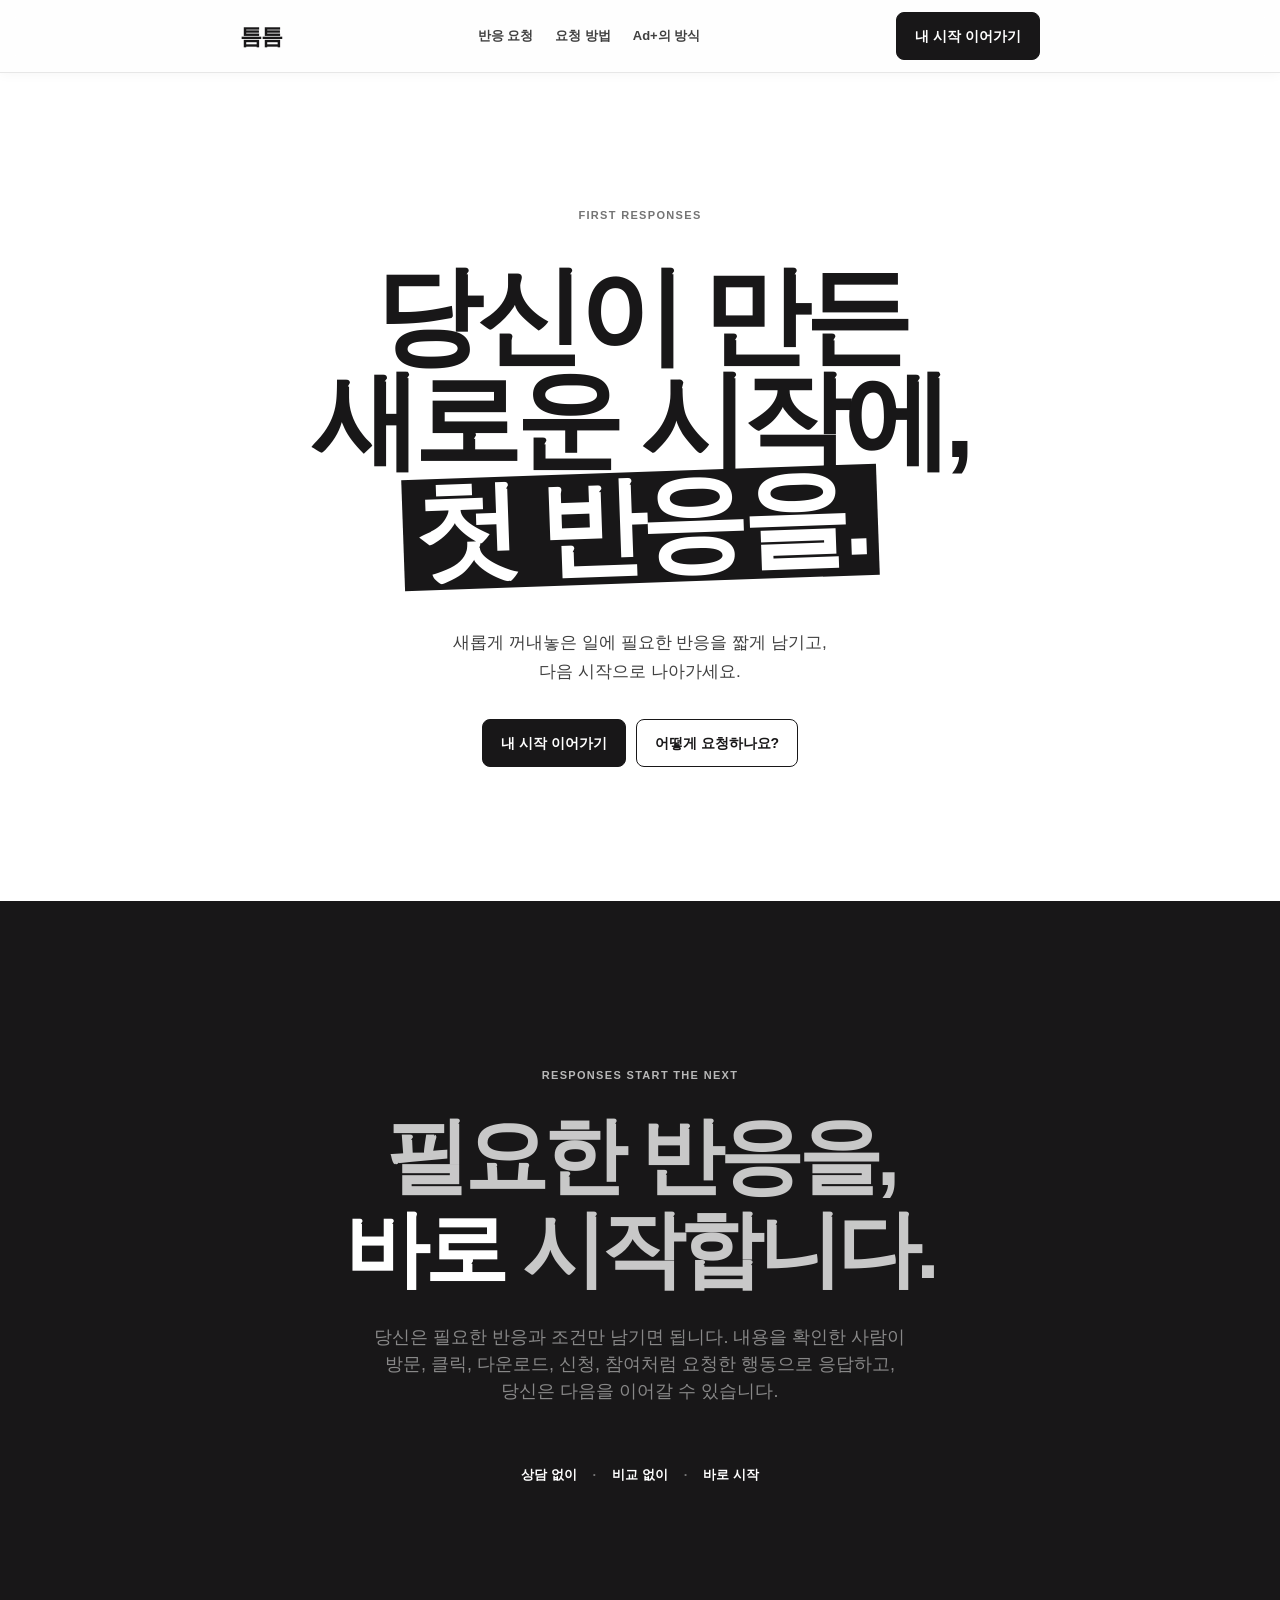
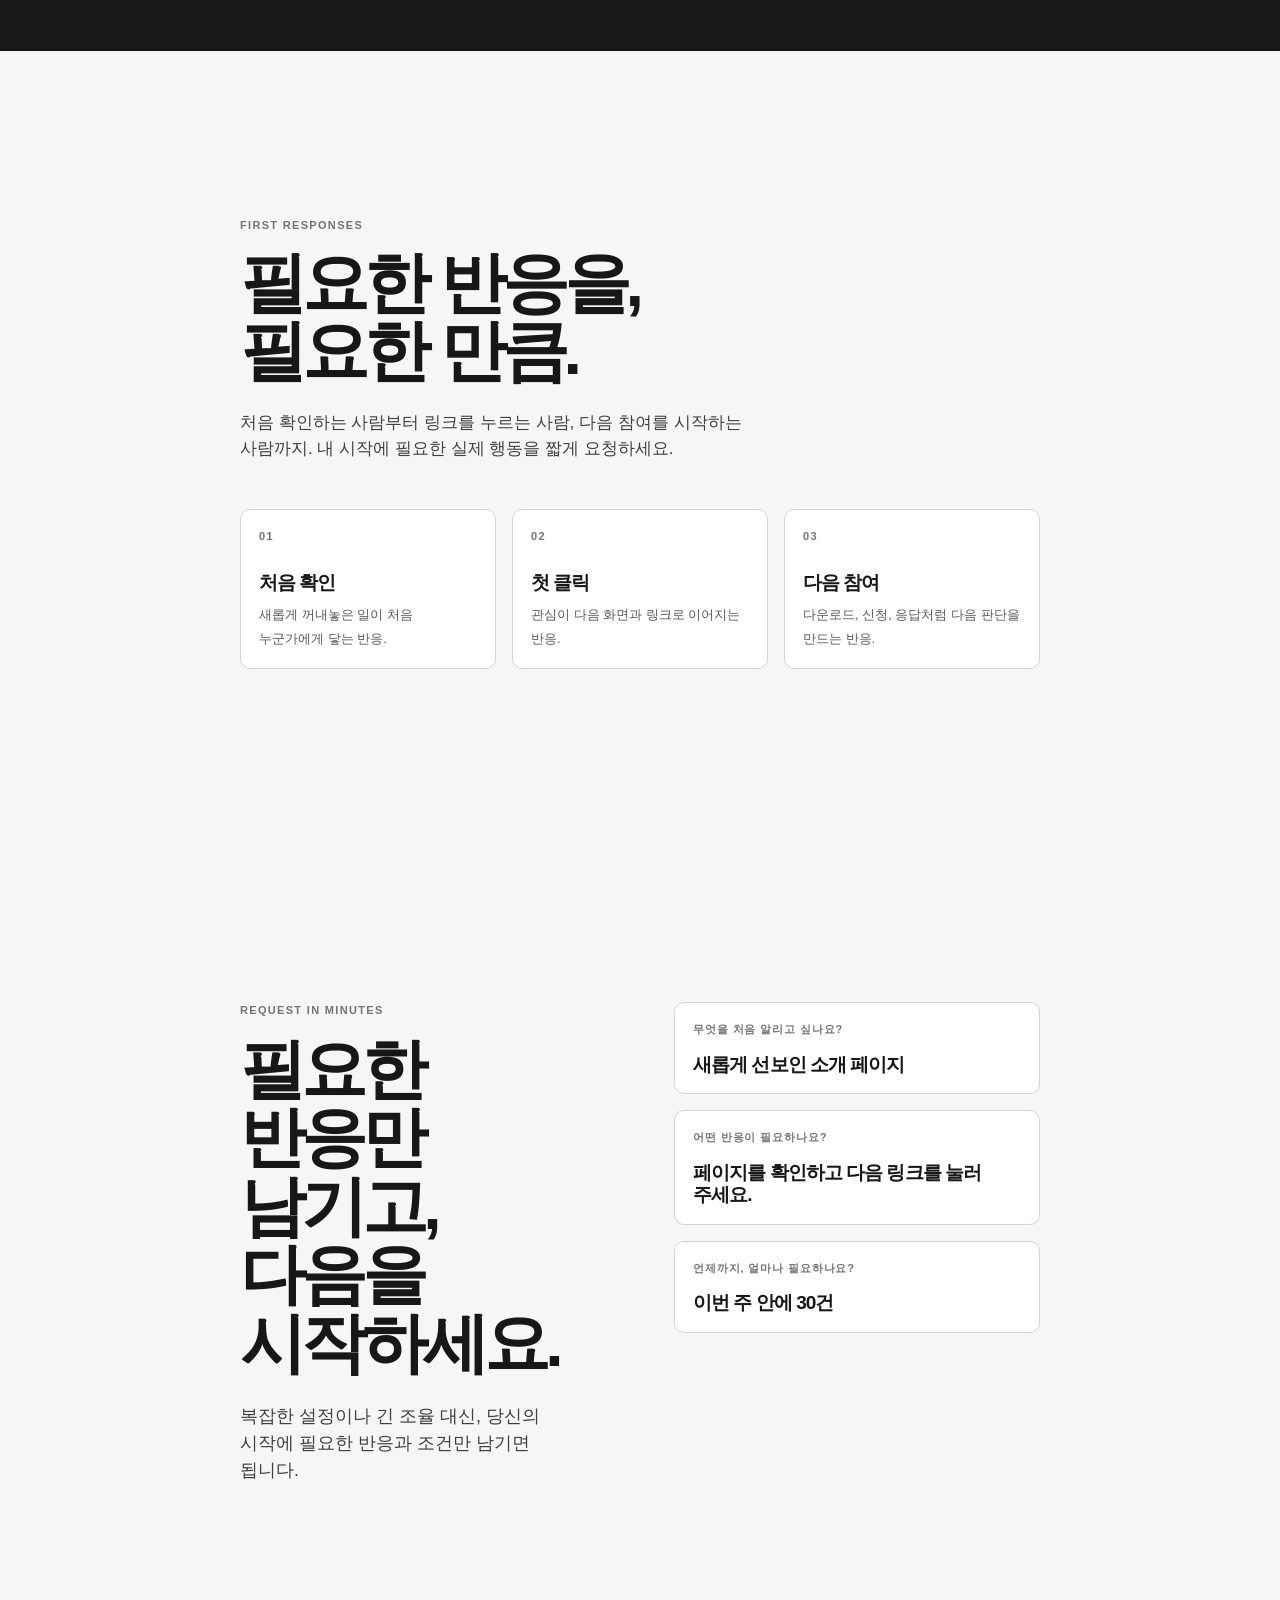
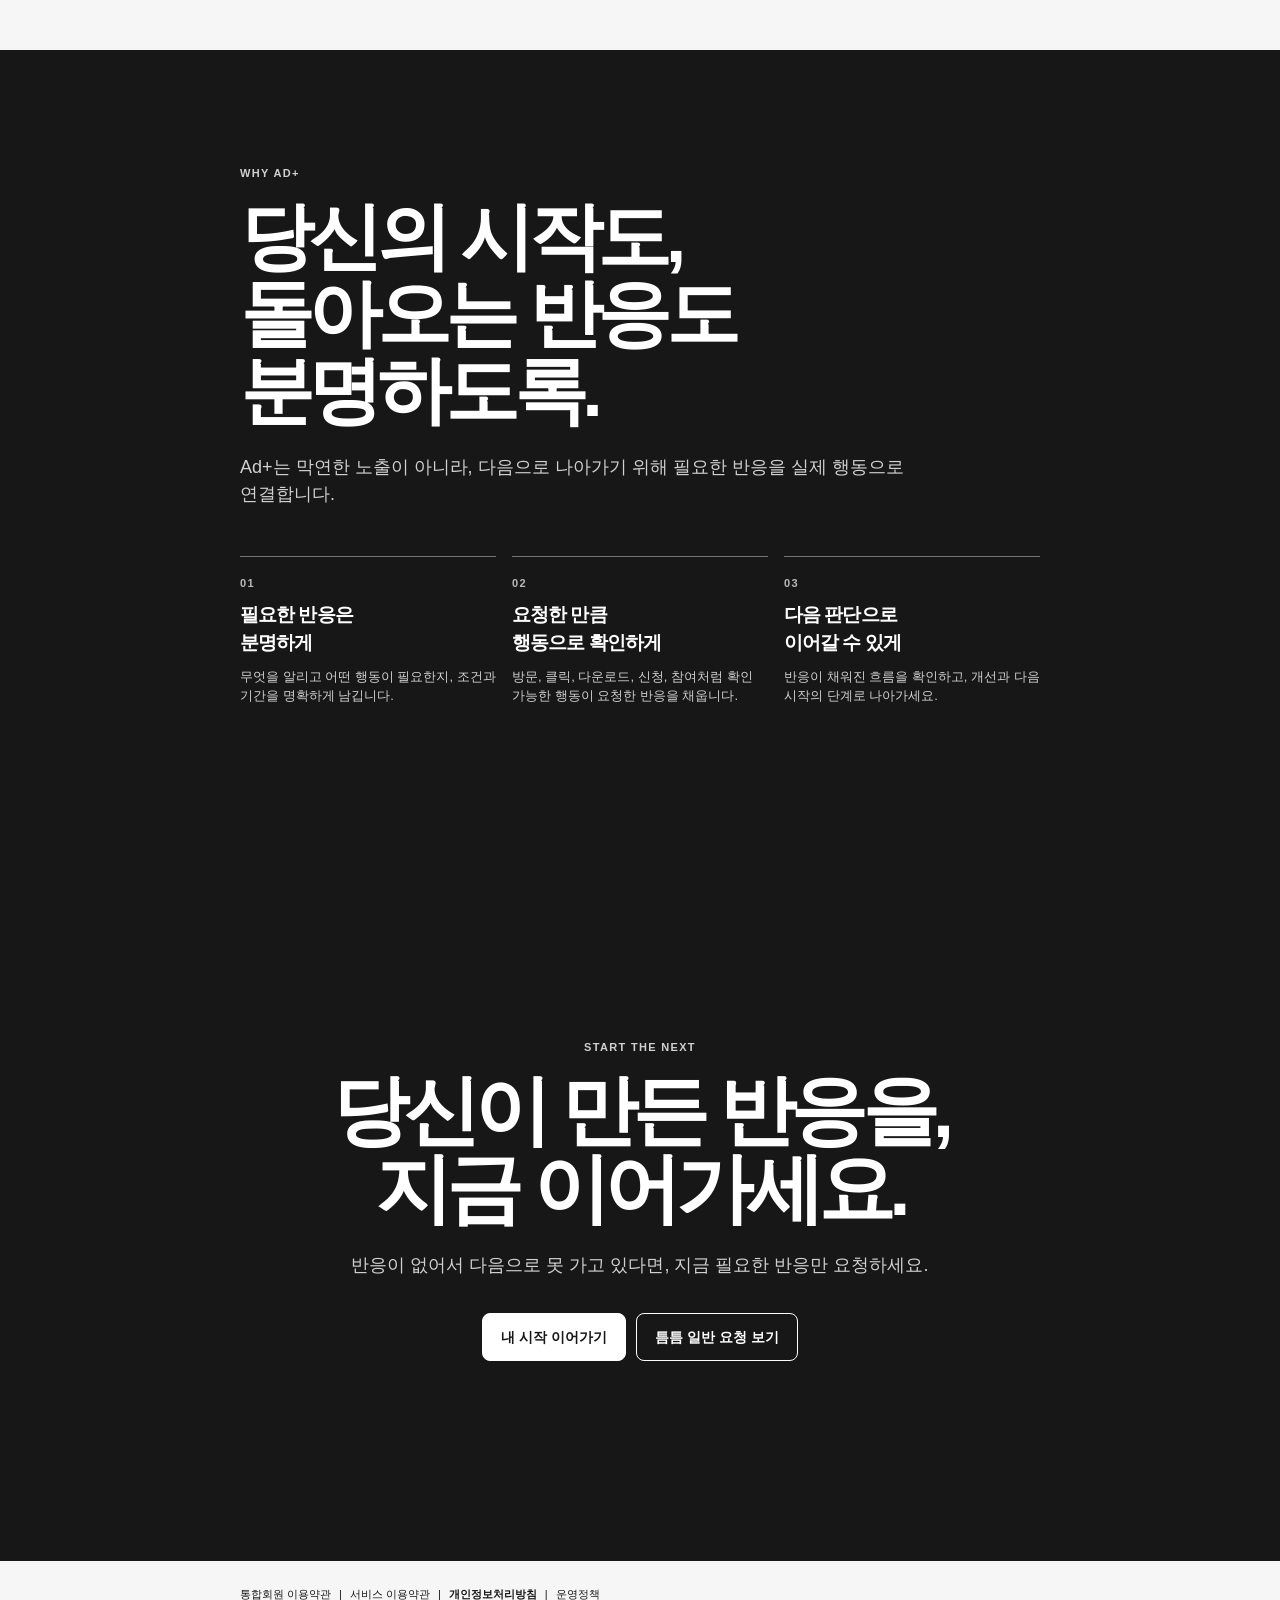
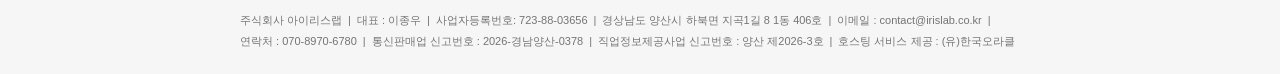
==== ad.html @ 28448483 "일부문구수정" ====
<!doctype html>
<html lang="ko">
<head>
  <meta charset="UTF-8" />
  <meta name="viewport" content="width=device-width, initial-scale=1.0" />
  <meta name="description" content="새로운 시작에 필요한 첫 반응을 실제 참여로 연결하는 틈틈 Ad+" />
  <title>Ad+ · 틈틈</title>
  <link rel="stylesheet" href="./styles.css" />
</head>
<body class="home-page ad-page">
  <header class="site-header">
    <div class="container header-inner">
      <a class="brand" href="./index.html" aria-label="틈틈 처음으로">틈틈</a>
      <nav class="nav" aria-label="페이지 탐색"><a href="#responses">반응 요청</a><a href="#how">요청 방법</a><a href="#why">Ad+의 방식</a></nav>
      <a class="button primary" href="#responses">내 시작 이어가기</a>
    </div>
  </header>

  <main id="top">
    <section class="hero" aria-labelledby="hero-title">
      <div class="hero-grid">
        <div class="hero-copy">
          <p class="eyebrow">First responses</p>
          <h1 id="hero-title"><span>당신이 만든</span><span>새로운 시작에,</span><span><mark>첫 반응을.</mark></span></h1>
          <p class="lead">새롭게 꺼내놓은 일에 필요한 반응을 짧게 남기고,<br />다음 시작으로 나아가세요.</p>
          <div class="button-row"><a class="button primary" href="#responses">내 시작 이어가기</a><a class="button" href="#how">어떻게 요청하나요?</a></div>
        </div>
      </div>
    </section>

    <section class="section statement">
      <div class="container">
        <p class="section-label">Responses start the next</p>
        <h2>필요한 반응을,<br /><mark class="statement-heading-emphasis">바로</mark> 시작합니다.</h2>
        <p>당신은 필요한 반응과 조건만 남기면 됩니다. 내용을 확인한 사람이 방문, 클릭, 다운로드, 신청, 참여처럼 요청한 행동으로 응답하고, 당신은 다음을 이어갈 수 있습니다.</p>
        <div class="micro-promises"><span>상담 없이</span><span>비교 없이</span><span>바로 시작</span></div>
      </div>
    </section>

    <section class="section" id="responses">
      <div class="container service-catalog">
        <p class="section-label">First responses</p><h2>필요한 반응을,<br />필요한 만큼.</h2><p>처음 확인하는 사람부터 링크를 누르는 사람, 다음 참여를 시작하는 사람까지. 내 시작에 필요한 실제 행동을 짧게 요청하세요.</p><div class="examples"><article class="example content-card"><p class="number">01</p><strong>처음 확인</strong><span>새롭게 꺼내놓은 일이 처음 누군가에게 닿는 반응.</span></article><article class="example content-card"><p class="number">02</p><strong>첫 클릭</strong><span>관심이 다음 화면과 링크로 이어지는 반응.</span></article><article class="example content-card"><p class="number">03</p><strong>다음 참여</strong><span>다운로드, 신청, 응답처럼 다음 판단을 만드는 반응.</span></article></div>
      </div>
    </section>

    <section class="section" id="how">
      <div class="container flow-layout">
        <div class="flow-intro"><p class="section-label">Request in minutes</p><h2>필요한 반응만<br />남기고, 다음을<br />시작하세요.</h2><p class="section-description">복잡한 설정이나 긴 조율 대신, 당신의 시작에 필요한 반응과 조건만 남기면 됩니다.</p></div>
        <div class="request-cards">
          <article class="request-card content-card"><div class="request-card-heading"><span>무엇을 처음 알리고 싶나요?</span></div><strong>새롭게 선보인 소개 페이지</strong></article>
          <article class="request-card content-card"><div class="request-card-heading"><span>어떤 반응이 필요하나요?</span></div><strong>페이지를 확인하고 다음 링크를 눌러 주세요.</strong></article>
          <article class="request-card content-card"><div class="request-card-heading"><span>언제까지, 얼마나 필요하나요?</span></div><strong>이번 주 안에 30건</strong></article>
        </div>
      </div>
    </section>

    <section class="section why" id="why">
      <div class="container"><p class="section-label">Why Ad+</p><h2 class="section-title">당신의 시작도,<br />돌아오는 반응도<br />분명하도록.</h2><p class="section-description">Ad+는 막연한 노출이 아니라, 다음으로 나아가기 위해 필요한 반응을 실제 행동으로 연결합니다.</p><ul class="principles"><li><strong>필요한 반응은<br />분명하게</strong><span>무엇을 알리고 어떤 행동이 필요한지, 조건과 기간을 명확하게 남깁니다.</span></li><li><strong>요청한 만큼<br />행동으로 확인하게</strong><span>방문, 클릭, 다운로드, 신청, 참여처럼 확인 가능한 행동이 요청한 반응을 채웁니다.</span></li><li><strong>다음 판단으로<br />이어갈 수 있게</strong><span>반응이 채워진 흐름을 확인하고, 개선과 다음 시작의 단계로 나아가세요.</span></li></ul></div>
    </section>


    <section class="section cta" id="start"><div class="container"><p class="section-label">Start the next</p><h2>당신이 만든 반응을,<br />지금 이어가세요.</h2><p class="section-description">반응이 없어서 다음으로 못 가고 있다면, 지금 필요한 반응만 요청하세요.</p><div class="button-row"><a class="button primary" href="#responses">내 시작 이어가기</a><a class="button" href="./index.html">틈틈 일반 요청 보기</a></div></div></section>
  </main>
  <footer><div class="container"><div class="footer-policy"><span>통합회원 이용약관</span><i aria-hidden="true">|</i><span>서비스 이용약관</span><i aria-hidden="true">|</i><strong>개인정보처리방침</strong><i aria-hidden="true">|</i><span>운영정책</span></div><div class="footer-info"><span>주식회사 아이리스랩</span><span>대표 : 이종우</span><span>사업자등록번호: 723-88-03656</span><span>경상남도 양산시 하북면 지곡1길 8 1동 406호</span><span>이메일 : contact@irislab.co.kr</span><span>연락처 : 070-8970-6780</span><span>통신판매업 신고번호 : 2026-경남양산-0378</span><span>직업정보제공사업 신고번호 : 양산 제2026-3호</span><span>호스팅 서비스 제공 : (유)한국오라클</span></div></div></footer>
  <script src="./scripts.js"></script>
</body>
</html>
---- styles.css ----
@font-face { font-family: "ONE Mobile Title"; src: url("../ProjectIR_Frontend/assets/fonts/ONE-Mobile-Title.ttf") format("truetype"); font-display: swap; }
@font-face { font-family: "ONE Mobile Body"; src: url("../ProjectIR_Frontend/assets/fonts/ONE-Mobile-Regular.ttf") format("truetype"); font-display: swap; }

:root { --black: #111; --white: #fff; --gray: #686868; --soft: #f1f1ef; --line: #111; --ink: #181718; --canvas: #ffffff; --muted: #747474; --surface: #f6f6f6; --outline: #e5e5e5; --outline-strong: #d4d4d4; --max-width: 800px; --radius-button: 8px; --radius-card: 10px; }
* { box-sizing: border-box; }
html { scroll-behavior: smooth; }
body { margin: 0; color: var(--ink); background: var(--surface); font-family: "ONE Mobile Body", -apple-system, BlinkMacSystemFont, "Apple SD Gothic Neo", "Noto Sans KR", sans-serif; line-height: 1.5; word-break: keep-all; }
a { color: inherit; text-decoration: none; }
.container { width: min(calc(100% - 48px), var(--max-width)); margin: 0 auto; }
.site-header { position: sticky; top: 0; z-index: 10; border-bottom: 1px solid rgba(229, 229, 229, .92); background: rgba(255, 255, 255, .88); box-shadow: 0 1px 12px rgba(24, 23, 24, .04); backdrop-filter: blur(10px); }
.header-inner { display: flex; min-height: 72px; align-items: center; justify-content: space-between; gap: 20px; }
.brand { font-family: "ONE Mobile Title", "ONE Mobile Body", -apple-system, BlinkMacSystemFont, "Apple SD Gothic Neo", sans-serif; font-size: 22px; font-weight: 800; letter-spacing: -.055em; }
.nav { display: flex; align-items: center; gap: 22px; color: #404040; font-size: 13px; font-weight: 600; }
.nav a { padding: 10px 0; }
.nav a:hover { color: var(--ink); text-decoration: none; }
.button { display: inline-flex; min-height: 48px; align-items: center; justify-content: center; padding: 0 18px; border: 1px solid var(--ink); border-radius: var(--radius-button); background: var(--white); font-size: 14px; font-weight: 600; transition: .2s ease; }
.button:hover, .button:focus-visible { color: var(--white); background: var(--ink); }
.button.primary { color: var(--white); background: var(--ink); }
.button.primary:hover, .button.primary:focus-visible { color: var(--ink); background: var(--white); }
.button:focus-visible, .text-link:focus-visible, .nav a:focus-visible, .back-link:focus-visible { outline: 2px solid var(--ink); outline-offset: 4px; }
.eyebrow, .section-label, .number { margin: 0; color: var(--muted); font-size: 11px; font-weight: 700; letter-spacing: .12em; text-transform: uppercase; }
h1, h2, h3, .placeholder-copy strong { font-family: "ONE Mobile Body", -apple-system, BlinkMacSystemFont, "Apple SD Gothic Neo", sans-serif; letter-spacing: -.055em; }
h1 { font-weight: 700; }
h2, h3, .placeholder-copy strong { font-weight: 600; }
.hero { min-height: calc(100svh - 72px); border-bottom: 0; }
.hero-copy { display: flex; flex-direction: column; justify-content: center; background: var(--canvas); }
h1 { max-width: 720px; margin: 18px 0 0; font-size: clamp(54px, 7.2vw, 104px); line-height: .96; }
.lead { max-width: 520px; margin: 32px 0 0; color: #404040; font-size: clamp(17px, 1.5vw, 21px); line-height: 1.55; }
.button-row { display: flex; flex-wrap: wrap; gap: 10px; margin-top: 34px; }
.hero-visual, .visual-placeholder { position: relative; overflow: hidden; color: var(--white); border-radius: var(--radius-card); background: var(--ink); }
.hero-visual::before, .visual-placeholder::before { position: absolute; inset: 11%; border: 1px solid rgba(255, 255, 255, .4); content: ""; }
.hero-visual::after { position: absolute; right: -8%; bottom: -7%; width: 72%; aspect-ratio: 1; border: 1px solid rgba(255, 255, 255, .28); border-radius: 50%; content: ""; }
.placeholder-copy { position: relative; z-index: 1; display: flex; height: 100%; min-height: 420px; flex-direction: column; justify-content: space-between; padding: 30px; }
.placeholder-copy strong { max-width: 280px; font-size: clamp(25px, 3vw, 43px); line-height: 1; }
.placeholder-copy span { max-width: 270px; color: #d4d4d4; font-size: 12px; line-height: 1.5; }
.section { padding: clamp(96px, 13vw, 180px) 0; border-bottom: 0; }
.statement { display: grid; min-height: 60svh; place-items: center; color: var(--white); background: var(--ink); text-align: center; }
.situation, .example, .request-card, .ad-entry-copy, .action { background: var(--canvas); }
.statement .section-label { color: #b8b8b8; }
.statement h2 { max-width: 1020px; margin: 26px 0 28px; color: #c8c8c8; font-size: clamp(45px, 6.6vw, 92px); line-height: 1.1; letter-spacing: -.06em; }
.statement > .container > p:not(.section-label) { max-width: 560px; margin: 0 auto; color: #888888; font-size: 18px; }
.statement-heading-emphasis { color: var(--white); background: none; font-weight: 700; }
.micro-promises { display: flex; align-items: center; justify-content: center; margin: 60px auto 0; }
.micro-promises span { padding: 0; font-size: 13px; font-weight: 700; }
.micro-promises span + span::before { margin: 0 16px; color: #747474; content: "·"; }
.section-title { max-width: 850px; margin: 16px 0 0; font-size: clamp(40px, 5.8vw, 76px); line-height: 1.04; letter-spacing: -.075em; }
.section-description { max-width: 680px; margin: 25px 0 0; color: #404040; font-size: 18px; }
#situations { text-align: center; }
#situations .section-description { margin-inline: auto; }
.situation-grid { display: grid; grid-template-columns: repeat(2, 1fr); gap: 16px; margin-top: 56px; text-align: left; }
.examples { display: grid; grid-template-columns: repeat(2, 1fr); gap: 1px; overflow: hidden; border: 1px solid var(--outline-strong); border-radius: var(--radius-card); background: var(--outline-strong); }
.situation { overflow: hidden; border: 1px solid var(--outline-strong); border-radius: var(--radius-card); }
.situation-content { padding: 34px; }
.situation .section-label { font-size: 10px; }
.situation h3 { margin: 26px 0 12px; font-size: clamp(25px, 2.4vw, 34px); line-height: 1; }
.situation p { max-width: 420px; margin: 0; color: #404040; font-size: 14px; }
.text-link { display: inline-block; margin-top: 28px; padding-bottom: 4px; border-bottom: 1px solid var(--ink); font-size: 14px; font-weight: 700; transition: color .2s ease, border-color .2s ease; }
.text-link:hover { color: var(--muted); border-bottom-color: var(--muted); }
#remote { padding-bottom: clamp(48px, 6vw, 80px); background: var(--canvas); }
.service-catalog h2 { max-width: 560px; margin: 16px 0 0; font-size: clamp(42px, 5.2vw, 68px); line-height: 1.02; letter-spacing: -.075em; }
.service-catalog > p:not(.section-label) { max-width: 510px; margin: 25px 0 0; color: #404040; font-size: 17px; }
.service-catalog .examples { display: grid; grid-template-columns: repeat(3, 1fr); gap: 16px; margin-top: 48px; overflow: visible; border: 0; border-radius: 0; background: transparent; }
.content-card { padding: 18px; border: 1px solid var(--outline-strong); border-radius: var(--radius-card); background: var(--canvas); }
.example { min-height: 142px; }
.example strong { display: block; margin: 24px 0 5px; font-size: 19px; letter-spacing: -.05em; }
.example span, .flow-item p { color: #595959; font-size: 13px; }
#transfer { padding-top: clamp(48px, 6vw, 80px); text-align: left; background: var(--canvas); }
#transfer .service-catalog h2, #transfer .service-catalog > p:not(.section-label) { margin-left: 0; }
#transfer .service-catalog .examples { text-align: left; }
.flow-layout { display: grid; grid-template-columns: .85fr 1.15fr; gap: 9vw; align-items: start; }
.flow-intro { position: sticky; top: 110px; }
.flow-intro h2 { margin: 16px 0 0; font-size: clamp(42px, 5.2vw, 66px); line-height: 1.04; letter-spacing: -.075em; }
.request-cards { display: grid; gap: 16px; }
.request-card { display: flex; flex-direction: column; gap: 16px; }
.request-card-heading { display: flex; align-items: baseline; gap: 18px; }
.request-card .number { margin: 0; }
.request-card-heading span { color: var(--muted); font-size: 11px; font-weight: 800; letter-spacing: .08em; }
.request-card strong { display: block; max-width: 370px; font-size: 19px; font-weight: 600; line-height: 1.15; letter-spacing: -.05em; }
.why, .cta { color: var(--white); background: var(--ink); }
.why { padding-block: clamp(80px, 9vw, 120px); }
.why .section-label, .why .section-description, .cta .section-label, .cta .section-description { color: #d0d0d0; }
.why .section-title { max-width: 980px; }
.principles { margin: 60px 0 0; padding: 0; border-top: 1px solid #747474; list-style: none; }
.principles li { display: grid; grid-template-columns: 1fr 1fr; gap: 40px; padding: 26px 0; border-bottom: 1px solid #747474; }
.why .principles { display: grid; grid-template-columns: repeat(3, 1fr); gap: 16px; margin-top: 48px; border-top: 0; counter-reset: principle; }
.why .principles li { display: flex; flex-direction: column; gap: 9px; padding-block: 18px; border-top: 1px solid #747474; border-bottom: 0; }
.why .principles li::before { color: #b8b8b8; font-size: 11px; font-weight: 700; letter-spacing: .12em; content: counter(principle, decimal-leading-zero); counter-increment: principle; }
.why .principles strong { font-size: 19px; }
.why .principles span { font-size: 13px; }
.principles strong { font-size: 21px; letter-spacing: -.05em; }
.principles span { color: #d0d0d0; }
#ad-plus { padding-block: clamp(48px, 6.5vw, 90px); }
.ad-entry { display: grid; grid-template-columns: 1.35fr .65fr; overflow: hidden; border: 1px solid var(--outline-strong); border-radius: var(--radius-card); background: var(--outline-strong); }
.ad-entry-copy { display: flex; flex-direction: column; justify-content: center; padding: clamp(20px, 2.5vw, 35px); background: var(--canvas); }
.ad-entry h2 { margin: 18px 0 0; font-size: clamp(40px, 5vw, 66px); line-height: 1.03; letter-spacing: -.075em; }
.ad-entry-copy > p:not(.section-label) { max-width: 420px; margin: 24px 0 0; color: #404040; font-size: 17px; }
.ad-entry .text-link { margin-top: 34px; border-bottom: 0; }
.ad-signature { display: flex; min-height: 340px; align-items: center; justify-content: center; padding: clamp(18px, 2vw, 28px); color: var(--white); background: var(--ink); }
.ad-signature strong { font-family: "ONE Mobile Body", -apple-system, BlinkMacSystemFont, "Apple SD Gothic Neo", sans-serif; font-size: clamp(72px, 10vw, 132px); font-weight: 600; line-height: .8; letter-spacing: -.1em; }
.cta { padding-block: clamp(120px, 16vw, 200px); text-align: center; }
.cta h2 { max-width: 900px; margin: 16px auto 0; font-size: clamp(46px, 6vw, 82px); line-height: 1.01; letter-spacing: -.075em; }
.cta .section-description { margin-inline: auto; }
.cta .button-row { justify-content: center; }
.cta .button { color: var(--white); border-color: var(--white); background: var(--ink); }
.cta .button:hover { color: var(--ink); background: var(--white); }
.cta .primary { color: var(--ink); background: var(--white); }
footer { padding: 25px 0; color: var(--muted); font-size: 11px; }
.footer-policy, .footer-info { display: flex; flex-wrap: wrap; gap: 4px 0; }
.footer-policy { margin-bottom: 10px; color: var(--ink); }
.footer-policy span, .footer-policy strong, .footer-info span { white-space: nowrap; }
.footer-policy i { margin: 0 8px; font-style: normal; }
.footer-info span:not(:last-child)::after { margin: 0 6px; content: "|"; }
[data-reveal] { opacity: 0; transform: translateY(28px); transition: opacity .8s ease-out, transform .8s cubic-bezier(.22, 1, .36, 1); will-change: opacity, transform; }
[data-reveal].is-visible { opacity: 1; transform: translateY(0); }

.home-page .hero { position: relative; overflow: hidden; background: var(--canvas); }
.home-page .hero-grid { display: block; min-height: inherit; }
.home-page .hero-copy { position: relative; z-index: 2; min-height: inherit; align-items: center; justify-content: center; padding: 48px 24px; text-align: center; }
.home-page .hero .eyebrow { margin-bottom: clamp(24px, 4.5vh, 56px); }
.home-page .hero h1 { max-width: 860px; margin: 0; font-size: clamp(60px, 8.4vw, 128px); line-height: .97; letter-spacing: -.06em; }
.home-page .hero h1 span { display: block; animation: hero-line-in .9s cubic-bezier(.22, 1, .36, 1) both; }
.home-page .hero h1 span:nth-child(2) { animation-delay: .1s; }
.home-page .hero h1 span:nth-child(3) { animation-delay: .2s; }
.home-page .hero h1 mark { display: inline-block; padding: .01em .1em .05em; color: var(--canvas); background: var(--ink); transform: rotate(-2deg); }
.home-page .hero .lead { max-width: 430px; margin: clamp(32px, 5vh, 54px) 0 0; font-size: clamp(16px, 1.35vw, 19px); line-height: 1.65; }
.home-page .hero .button-row { justify-content: center; margin-top: 34px; }
@keyframes hero-line-in { from { opacity: 0; transform: translateY(70px); } to { opacity: 1; transform: translateY(0); } }

.header-right { display: flex; align-items: center; gap: 18px; }
.back-link { color: #595959; font-size: 13px; font-weight: 700; text-decoration: none; }
.back-link::before { margin-right: 7px; content: "←"; }
.back-link:hover { color: var(--ink); }
.ad-page .hero { display: grid; grid-template-columns: 1.05fr .95fr; min-height: calc(100svh - 65px); }
.ad-page .hero-copy { display: flex; flex-direction: column; justify-content: center; padding: 12vh 7vw 12vh max(24px, calc((100vw - var(--max-width)) / 2)); }
.ad-page .visual-placeholder::after { position: absolute; right: -12%; bottom: -16%; width: 76%; aspect-ratio: 1; border: 1px solid rgba(255, 255, 255, .28); border-radius: 50%; content: ""; }
.actions { display: grid; grid-template-columns: repeat(2, 1fr); gap: 1px; margin-top: 56px; overflow: hidden; border: 1px solid var(--outline-strong); border-radius: var(--radius-card); background: var(--outline-strong); }
.action { min-height: 270px; padding: 24px; }
.action h3 { margin: 64px 0 8px; font-size: 28px; letter-spacing: -.07em; }
.action p { max-width: 330px; margin: 0; color: #404040; font-size: 15px; }
.principle-layout { display: grid; grid-template-columns: .9fr 1.1fr; gap: 9vw; align-items: center; }
.principle-layout .visual-placeholder { min-height: 590px; }
.ad-page .principles { margin: 0; border-top-color: var(--outline-strong); }
.ad-page .principles li { display: block; padding: 25px 0; border-bottom-color: var(--outline); }
.ad-page .principles strong { display: block; }
.ad-page .principles span { display: block; margin-top: 7px; color: #404040; }

@media (max-width: 760px) {
  .container { width: min(calc(100% - 32px), var(--max-width)); }
  .header-inner { min-height: 64px; }
  .nav, .back-link { display: none; }
  .hero-copy { padding-inline: 16px; }
  .home-page .hero { min-height: calc(100svh - 64px); }
  .home-page .hero-copy { padding: 64px 16px; }
  .home-page .hero h1 { font-size: clamp(54px, 15.2vw, 78px); line-height: .98; letter-spacing: -.055em; }
  .hero-grid, .flow-layout, .ad-entry, .ad-page .hero, .principle-layout { grid-template-columns: 1fr; }
  .ad-page .hero-copy { min-height: 66svh; padding: 70px 16px; }
  .ad-page .hero .visual-placeholder { min-height: 400px; }
  .statement { min-height: 58svh; }
  .ad-page .statement { min-height: 60vh; }
  .micro-promises { display: flex; width: 100%; flex-direction: row; gap: 0; margin-top: 40px; white-space: nowrap; }
  .micro-promises span { display: block; padding: 0; font-size: clamp(10px, 3vw, 13px); }
  .micro-promises span + span::before { display: inline; margin: 0 7px; }
  .situation-grid, .actions, .service-catalog .examples { grid-template-columns: 1fr; }
  #transfer { text-align: left; }
  #transfer .service-catalog h2, #transfer .service-catalog > p:not(.section-label) { margin-left: 0; }
  .service-catalog .example { display: grid; min-height: 0; grid-template-columns: auto 1fr; column-gap: 10px; padding: 12px; }
  .service-catalog .example .number { grid-column: 1; grid-row: 1; margin: 0; }
  .service-catalog .example strong { grid-column: 2; grid-row: 1; margin: 0; }
  .service-catalog .example span { grid-column: 2; grid-row: 2; margin-top: 3px; }
  .principle-layout .visual-placeholder { min-height: 410px; }
  .flow-intro { position: static; }
  .principles li { grid-template-columns: 1fr; gap: 8px; }
  .why .principles { grid-template-columns: 1fr; gap: 0; }
  .ad-signature { display: none; }
}
@media (prefers-reduced-motion: reduce) { html { scroll-behavior: auto; } [data-reveal] { opacity: 1; transform: none; transition: none; } .home-page .hero h1 span { animation: none; } }

.ad-page .hero { display: block; min-height: calc(100svh - 72px); }
.ad-page .hero-copy { min-height: inherit; align-items: center; justify-content: center; padding: 48px 24px; text-align: center; }
.ad-page .hero .eyebrow { margin-bottom: clamp(24px, 4.5vh, 56px); }
.ad-page .hero h1 { max-width: 860px; margin: 0; font-size: clamp(60px, 8.4vw, 128px); line-height: .97; letter-spacing: -.06em; }
.ad-page .hero h1 span { display: block; animation: hero-line-in .9s cubic-bezier(.22, 1, .36, 1) both; }
.ad-page .hero h1 span:nth-child(2) { animation-delay: .1s; }
.ad-page .hero h1 span:nth-child(3) { animation-delay: .2s; }
.ad-page .hero h1 mark { display: inline-block; padding: .01em .1em .05em; color: var(--canvas); background: var(--ink); transform: rotate(-2deg); }
.ad-page .hero .lead { max-width: 430px; margin: clamp(32px, 5vh, 54px) 0 0; font-size: clamp(16px, 1.35vw, 19px); line-height: 1.65; }
.ad-page .hero .button-row { justify-content: center; margin-top: 34px; }
.ad-page .why .principles { display: grid; grid-template-columns: repeat(3, 1fr); gap: 16px; margin-top: 48px; padding: 0; border-top: 0; counter-reset: principle; }
.ad-page .why .principles li { display: flex; flex-direction: column; gap: 9px; padding-block: 18px; border-top: 1px solid #747474; border-bottom: 0; }
.ad-page .why .principles li::before { color: #b8b8b8; font-size: 11px; font-weight: 700; letter-spacing: .12em; content: counter(principle, decimal-leading-zero); counter-increment: principle; }
.ad-page .why .principles strong { font-size: 19px; }
.ad-page .why .principles span { margin-top: 0; color: #d0d0d0; font-size: 13px; }

@media (max-width: 760px) {
  .ad-page .hero { min-height: calc(100svh - 64px); }
  .ad-page .hero-copy { padding: 64px 16px; }
  .ad-page .hero h1 { font-size: clamp(54px, 15.2vw, 78px); line-height: .98; letter-spacing: -.055em; }
  .ad-page .why .principles { grid-template-columns: 1fr; gap: 0; }
}
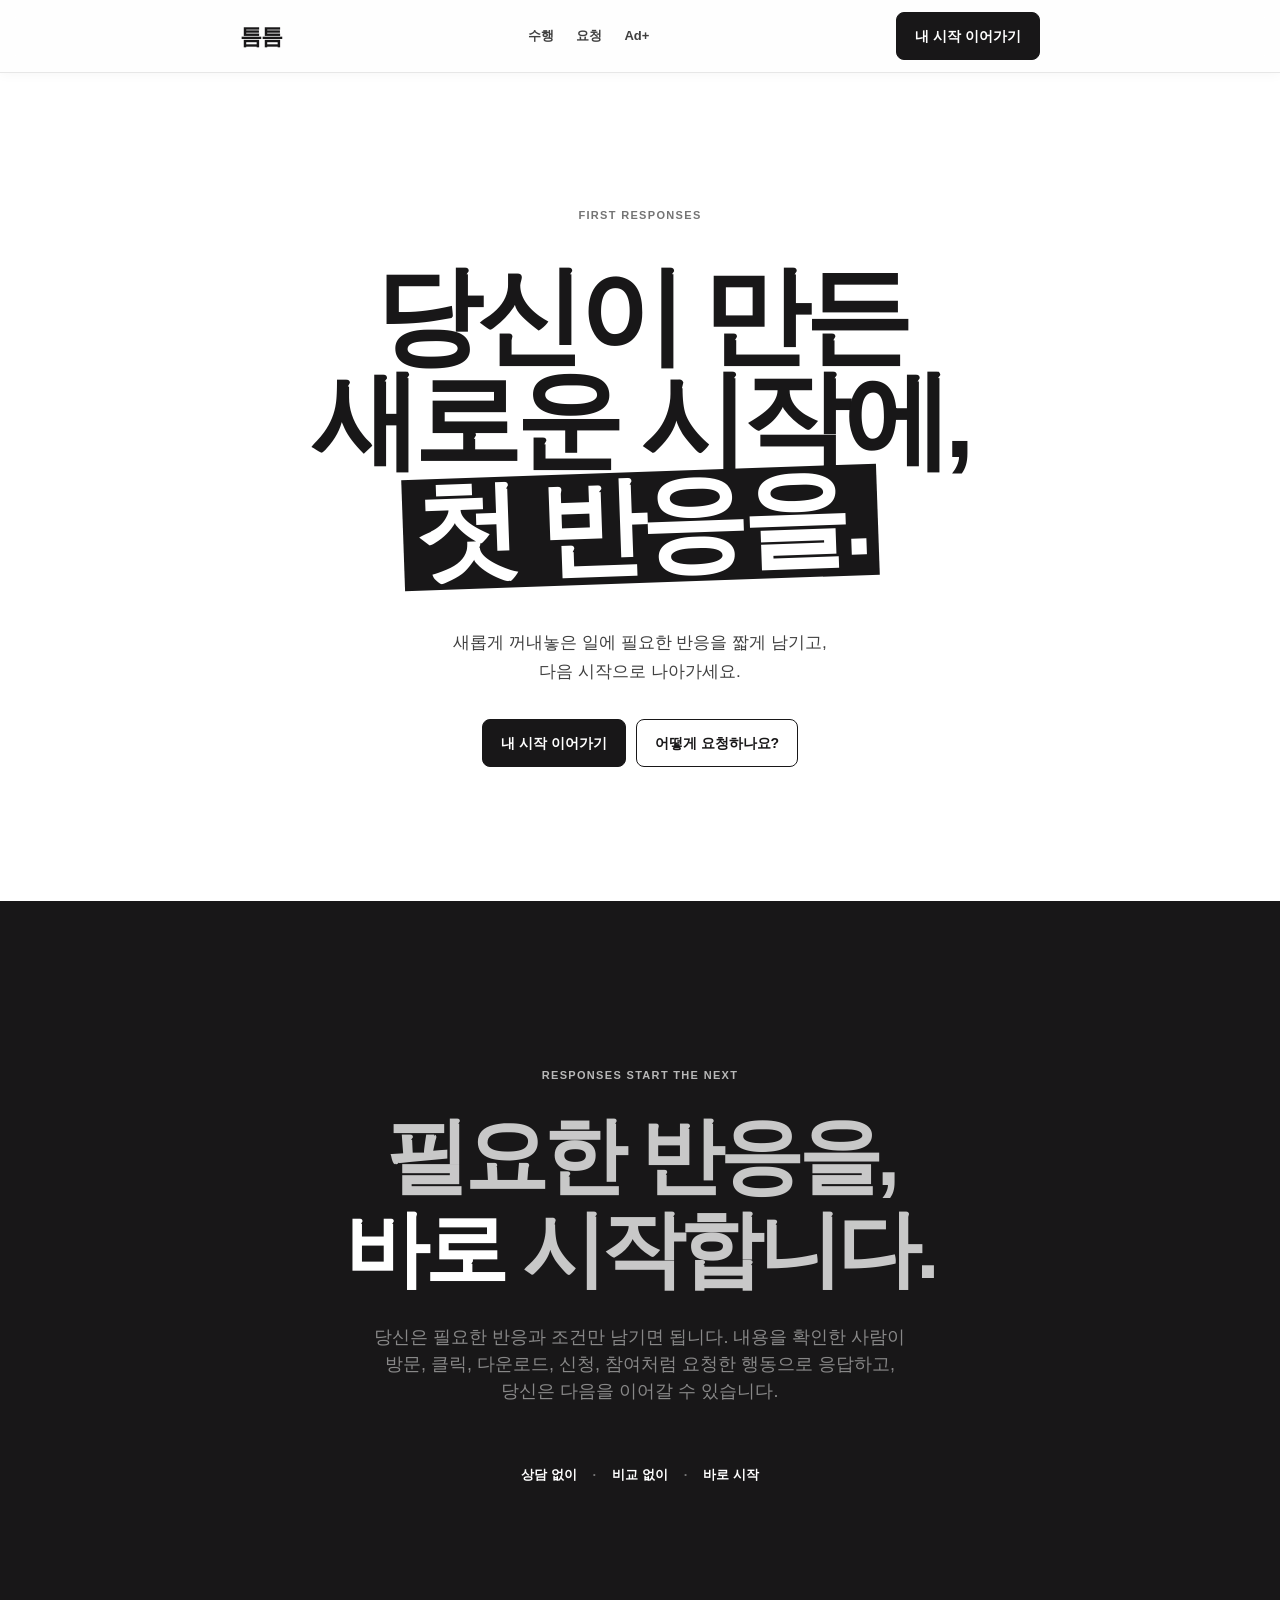
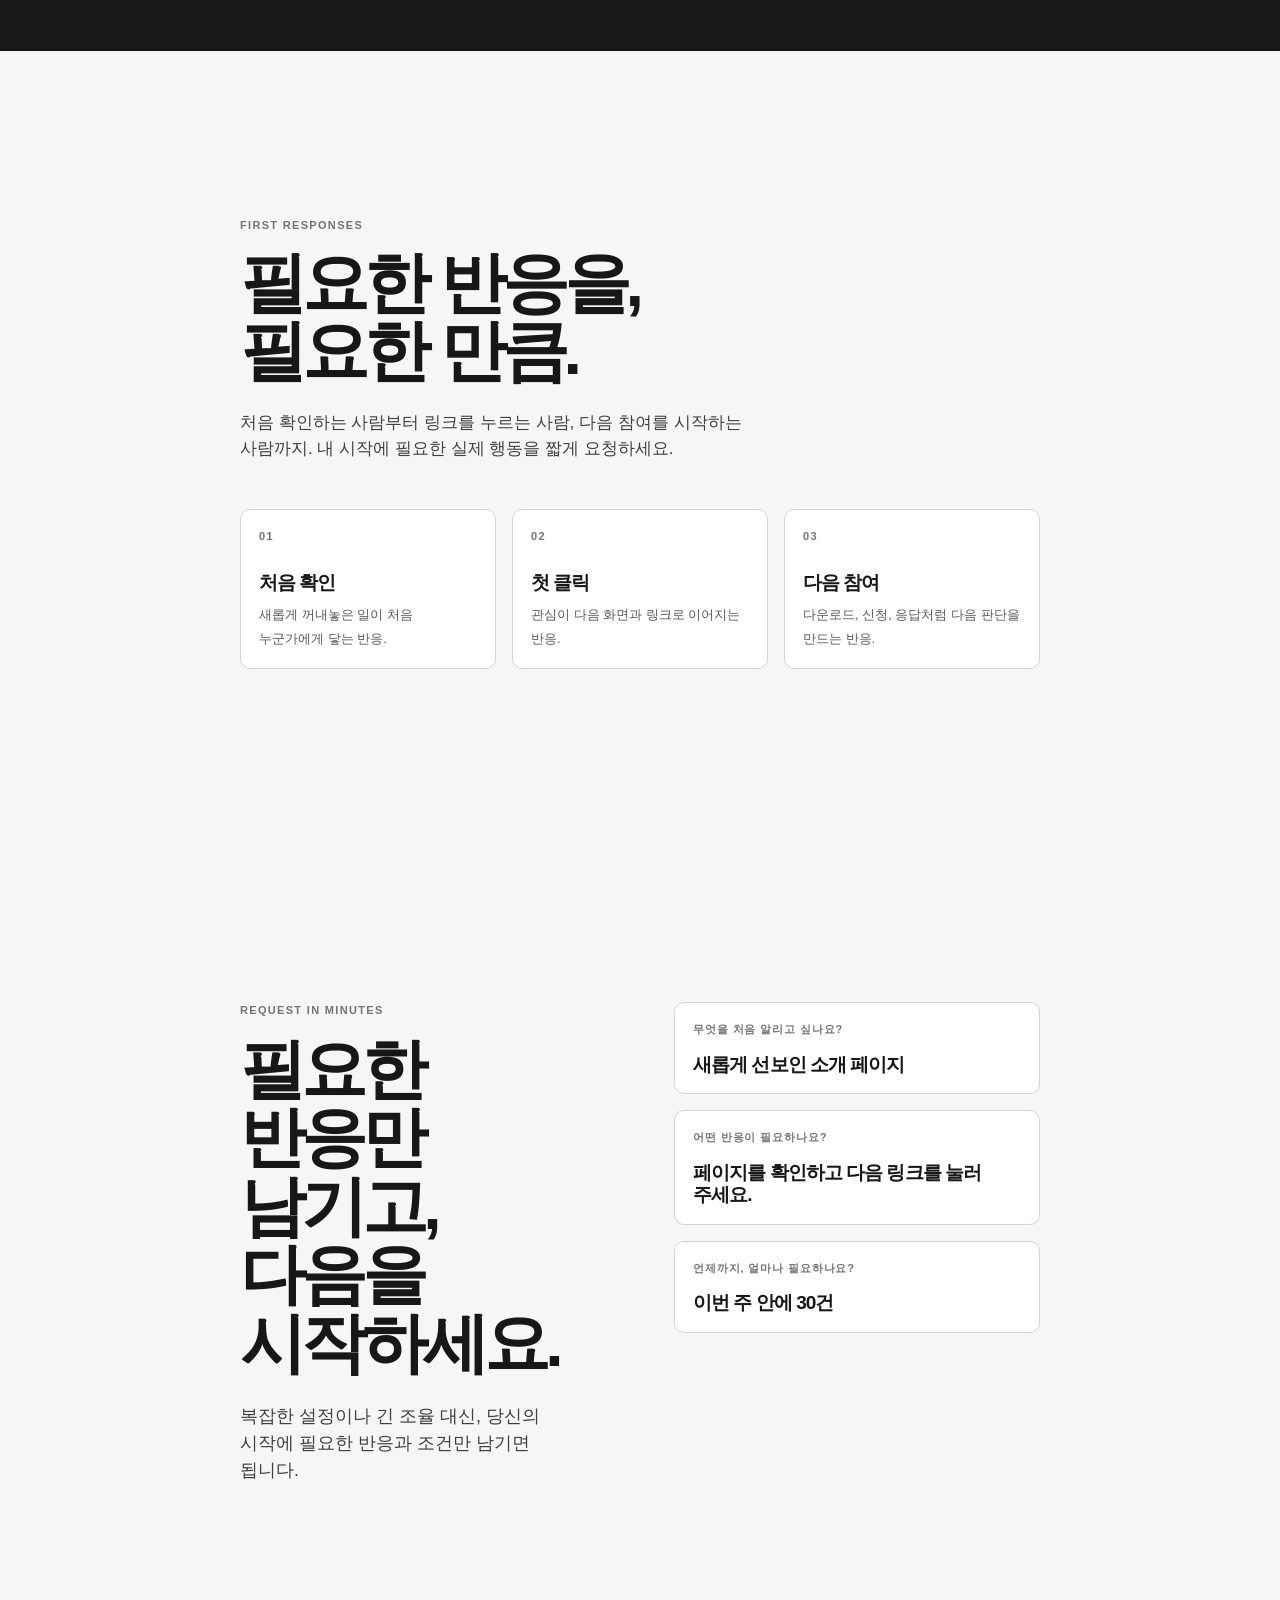
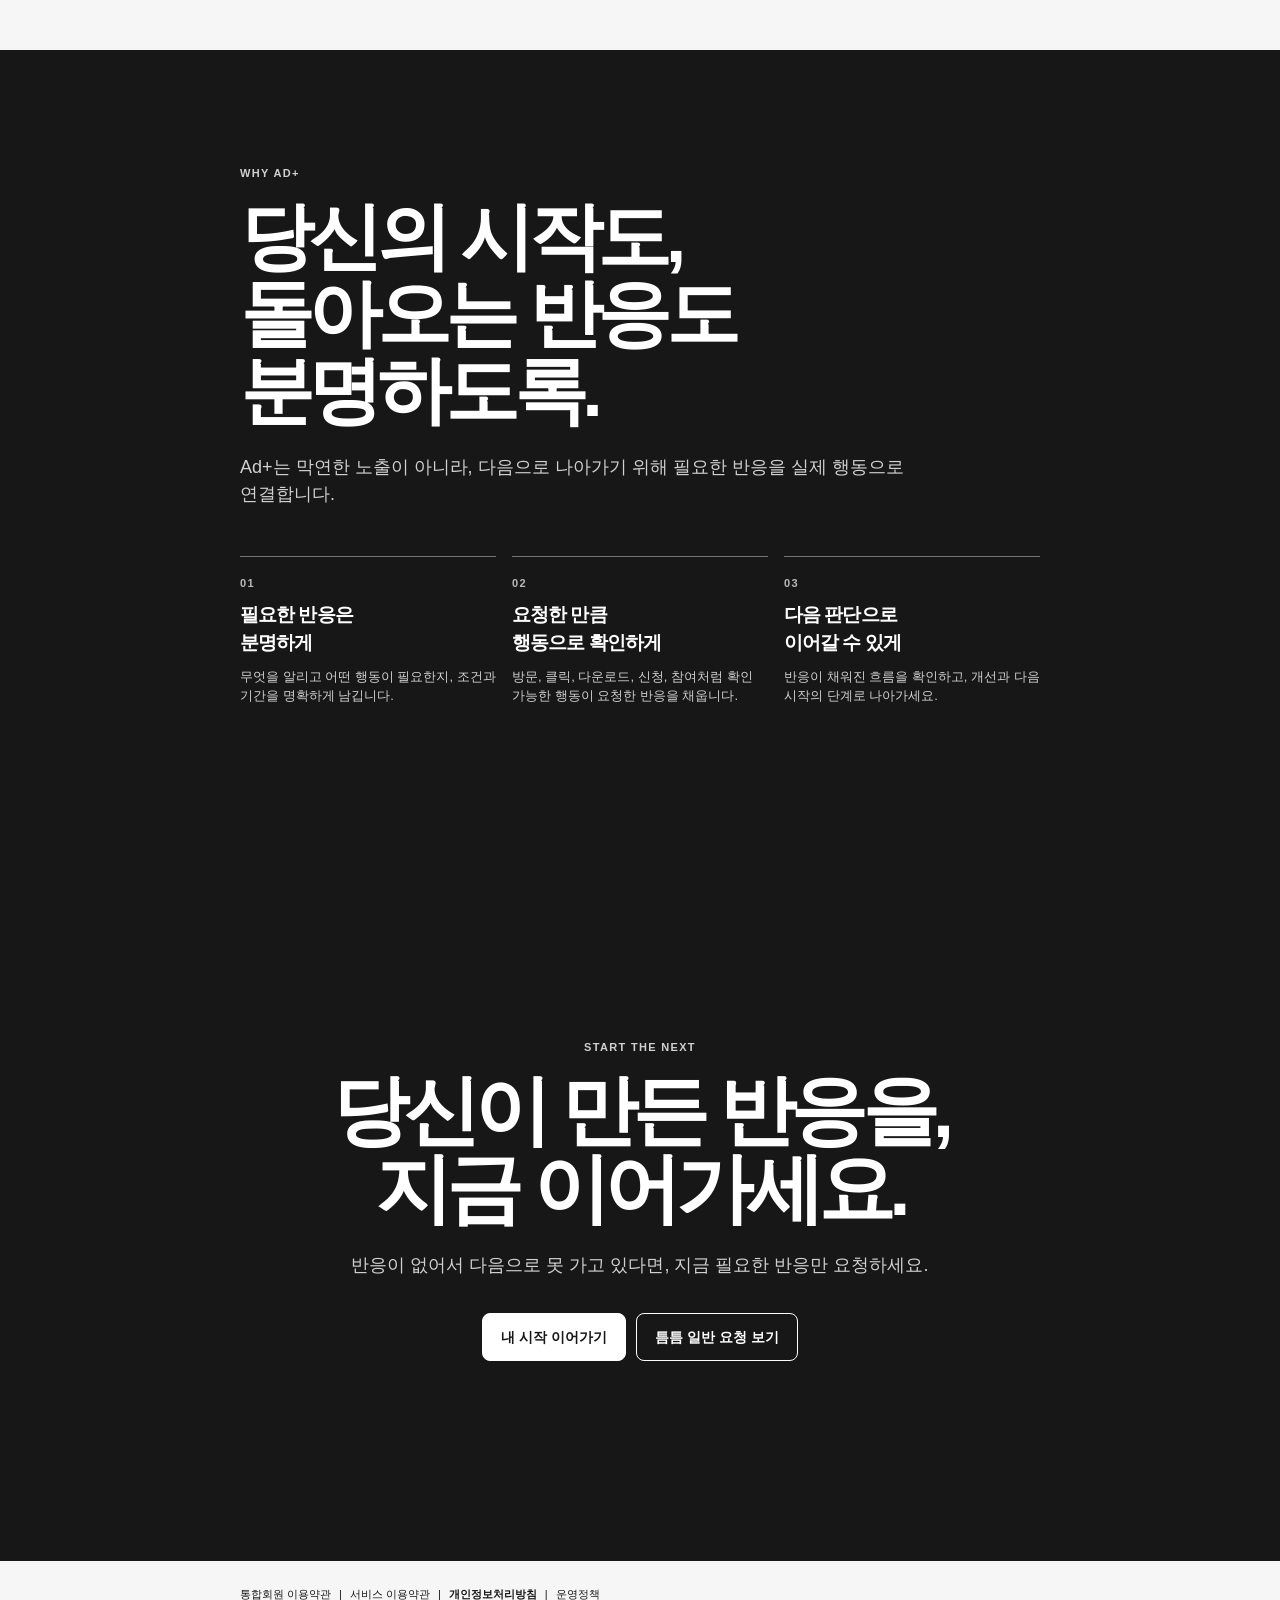
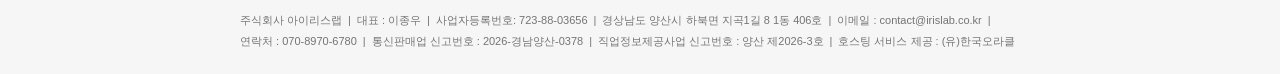
==== commit 704ce7f0: "지금, 바로." ====
--- a/ad.html
+++ b/ad.html
@@ -11,7 +11,7 @@
   <header class="site-header">
     <div class="container header-inner">
       <a class="brand" href="./index.html" aria-label="틈틈 처음으로">틈틈</a>
-      <nav class="nav" aria-label="페이지 탐색"><a href="#responses">반응 요청</a><a href="#how">요청 방법</a><a href="#why">Ad+의 방식</a></nav>
+      <nav class="nav" aria-label="페이지 탐색"><a href="./performer.html">수행</a><a href="./index.html">요청</a><a href="./ad.html">Ad+</a></nav>
       <a class="button primary" href="#responses">내 시작 이어가기</a>
     </div>
   </header>
--- a/styles.css
+++ b/styles.css
@@ -48,6 +48,7 @@
 #situations { text-align: center; }
 #situations .section-description { margin-inline: auto; }
 .situation-grid { display: grid; grid-template-columns: repeat(2, 1fr); gap: 16px; margin-top: 56px; text-align: left; }
+.performer-page .situation-grid { grid-template-columns: repeat(3, 1fr); }
 .examples { display: grid; grid-template-columns: repeat(2, 1fr); gap: 1px; overflow: hidden; border: 1px solid var(--outline-strong); border-radius: var(--radius-card); background: var(--outline-strong); }
 .situation { overflow: hidden; border: 1px solid var(--outline-strong); border-radius: var(--radius-card); }
 .situation-content { padding: 34px; }
@@ -67,6 +68,7 @@
 #transfer { padding-top: clamp(48px, 6vw, 80px); text-align: left; background: var(--canvas); }
 #transfer .service-catalog h2, #transfer .service-catalog > p:not(.section-label) { margin-left: 0; }
 #transfer .service-catalog .examples { text-align: left; }
+.performer-page #responses { padding: clamp(48px, 6vw, 80px) 0; background: var(--canvas); }
 .flow-layout { display: grid; grid-template-columns: .85fr 1.15fr; gap: 9vw; align-items: start; }
 .flow-intro { position: sticky; top: 110px; }
 .flow-intro h2 { margin: 16px 0 0; font-size: clamp(42px, 5.2vw, 66px); line-height: 1.04; letter-spacing: -.075em; }
@@ -144,6 +146,10 @@
 .ad-page .principles strong { display: block; }
 .ad-page .principles span { display: block; margin-top: 7px; color: #404040; }
 
+@media (max-width: 1020px) {
+  .performer-page .situation-grid { grid-template-columns: repeat(2, 1fr); }
+}
+
 @media (max-width: 760px) {
   .container { width: min(calc(100% - 32px), var(--max-width)); }
   .header-inner { min-height: 64px; }
@@ -160,7 +166,7 @@
   .micro-promises { display: flex; width: 100%; flex-direction: row; gap: 0; margin-top: 40px; white-space: nowrap; }
   .micro-promises span { display: block; padding: 0; font-size: clamp(10px, 3vw, 13px); }
   .micro-promises span + span::before { display: inline; margin: 0 7px; }
-  .situation-grid, .actions, .service-catalog .examples { grid-template-columns: 1fr; }
+  .situation-grid, .performer-page .situation-grid, .actions, .service-catalog .examples { grid-template-columns: 1fr; }
   #transfer { text-align: left; }
   #transfer .service-catalog h2, #transfer .service-catalog > p:not(.section-label) { margin-left: 0; }
   .service-catalog .example { display: grid; min-height: 0; grid-template-columns: auto 1fr; column-gap: 10px; padding: 12px; }
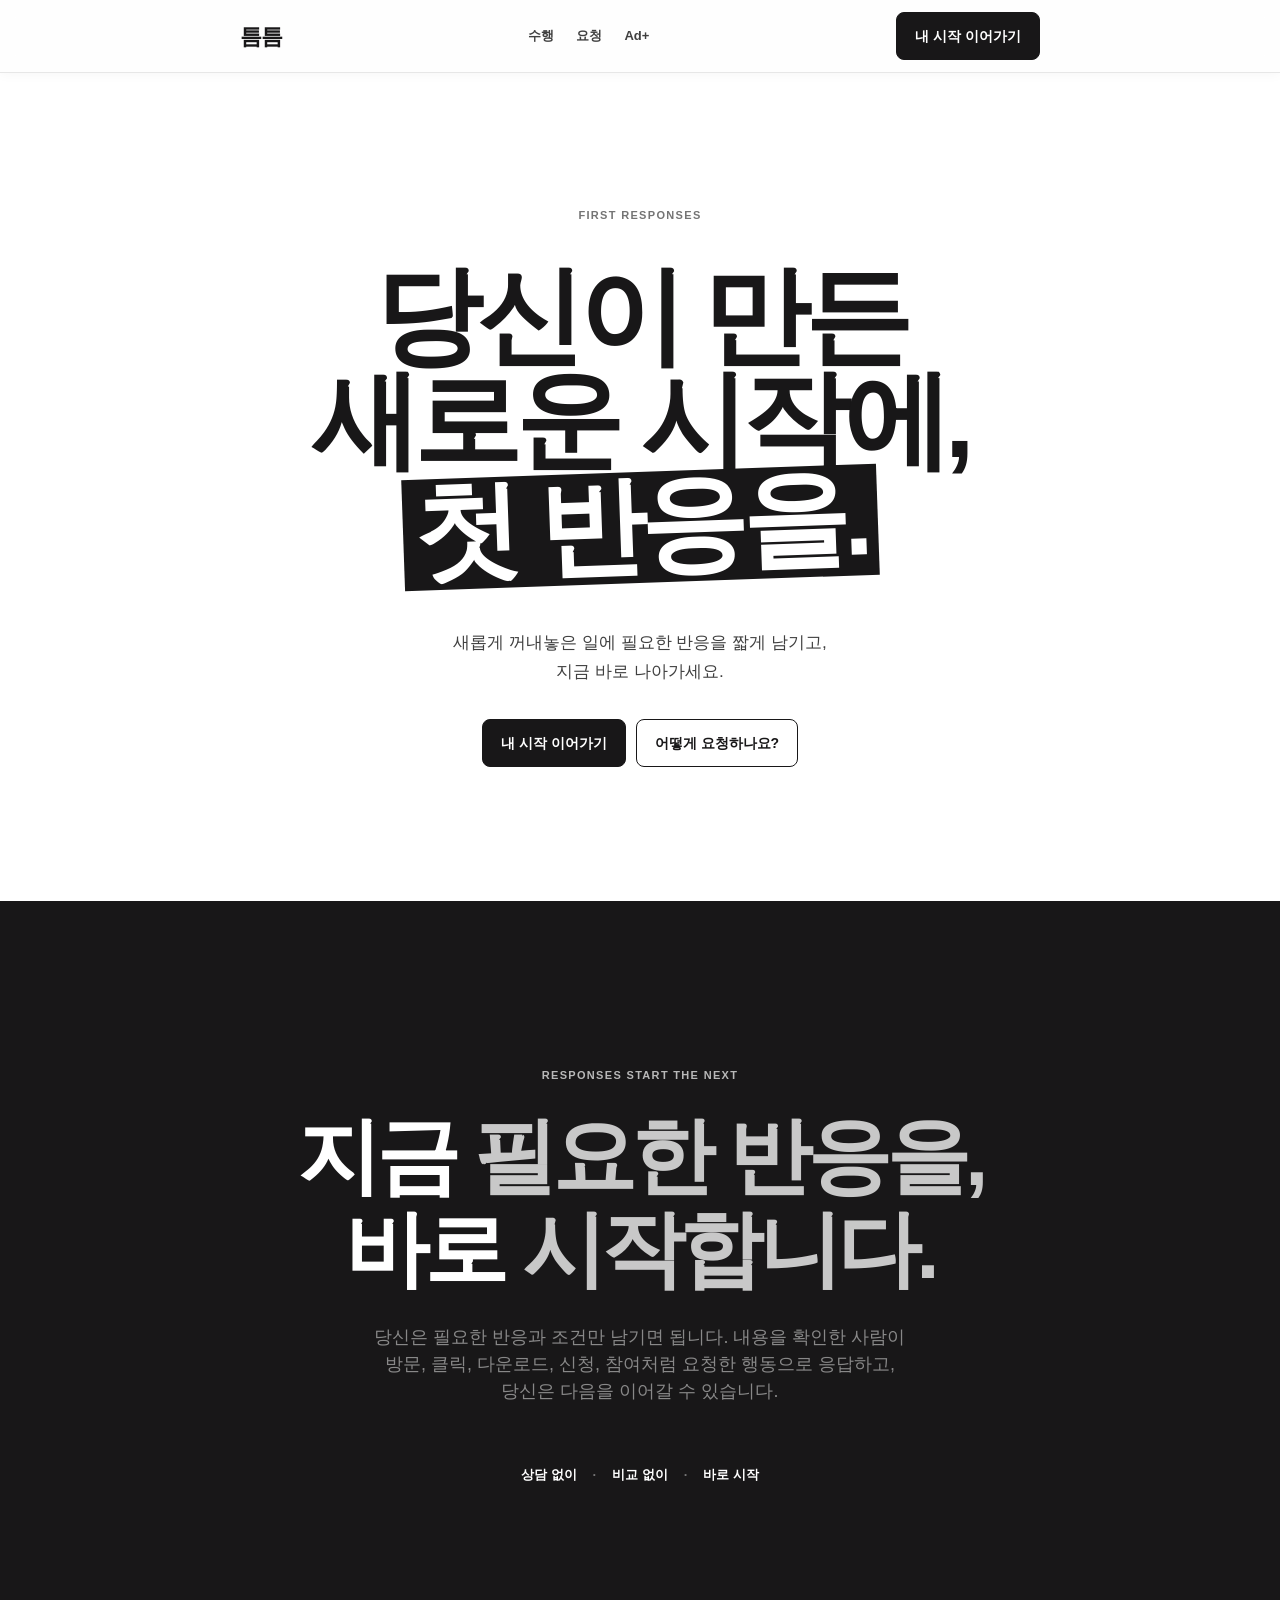
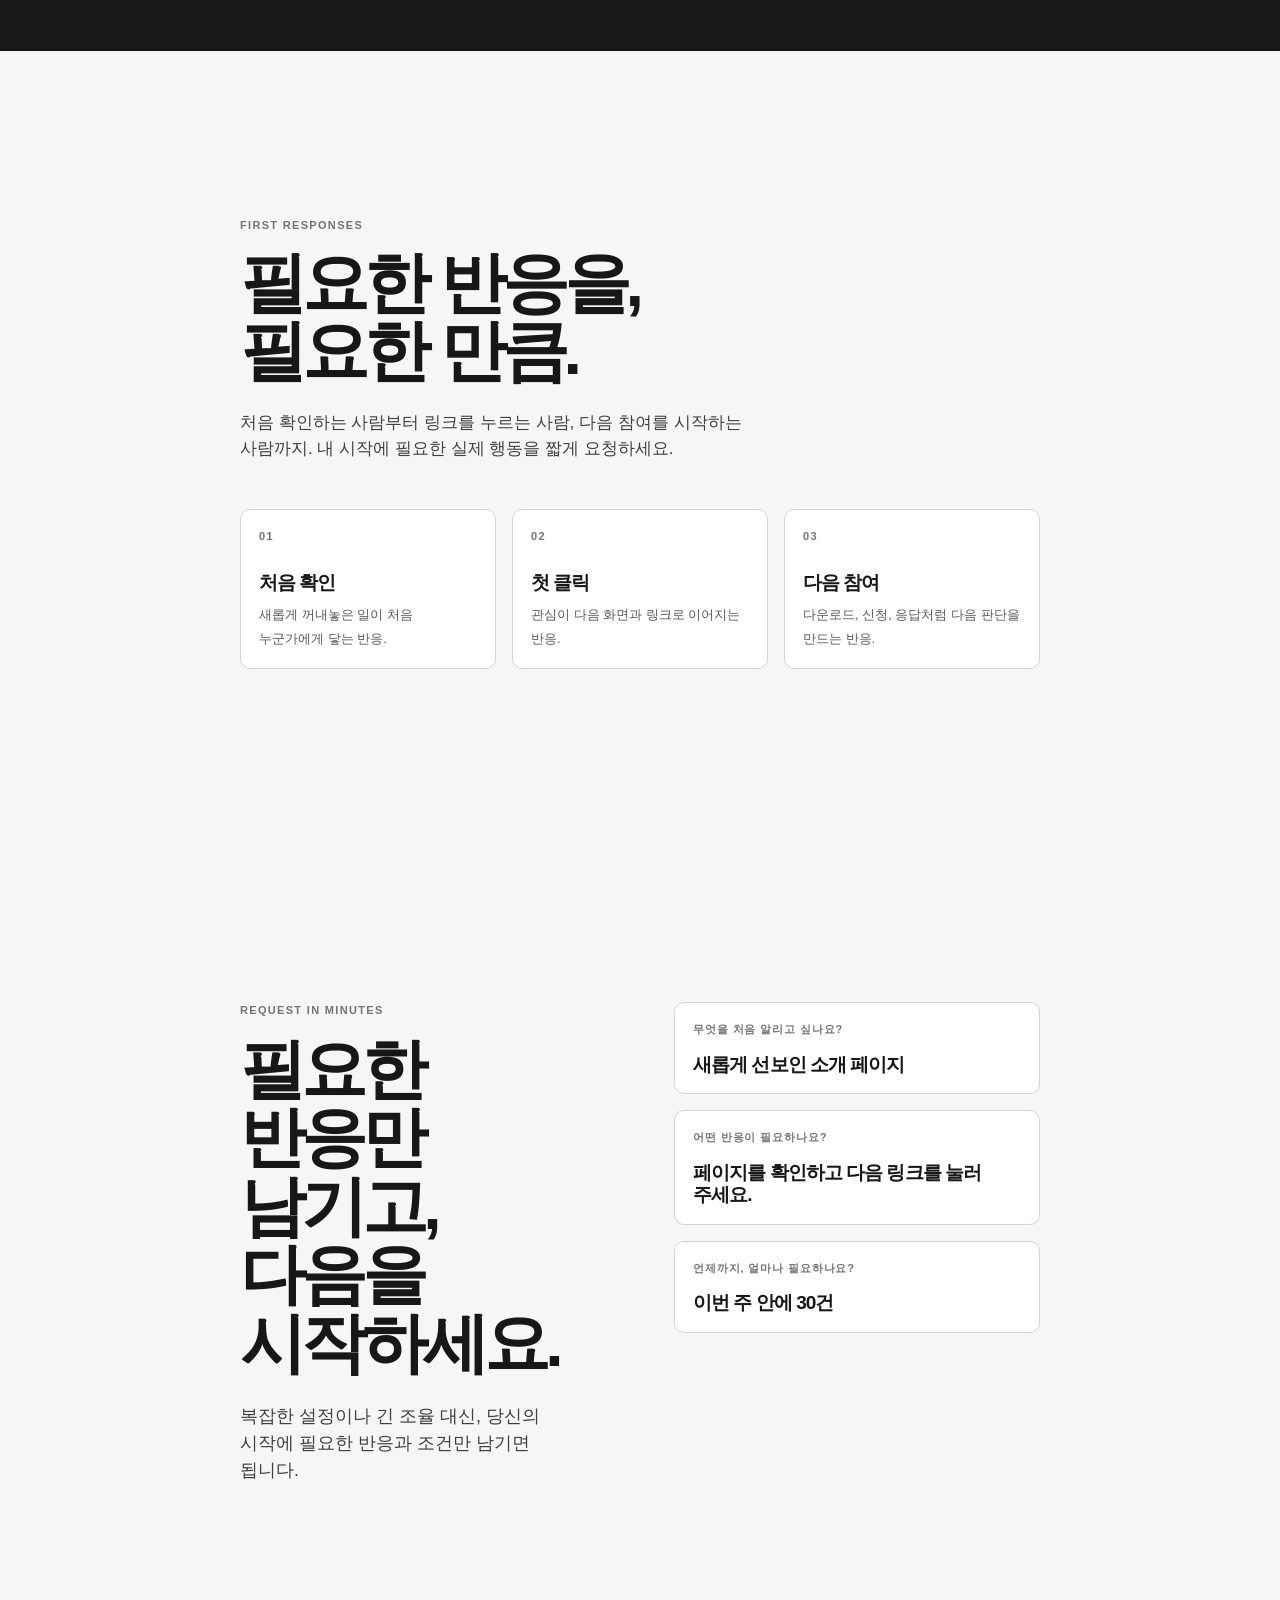
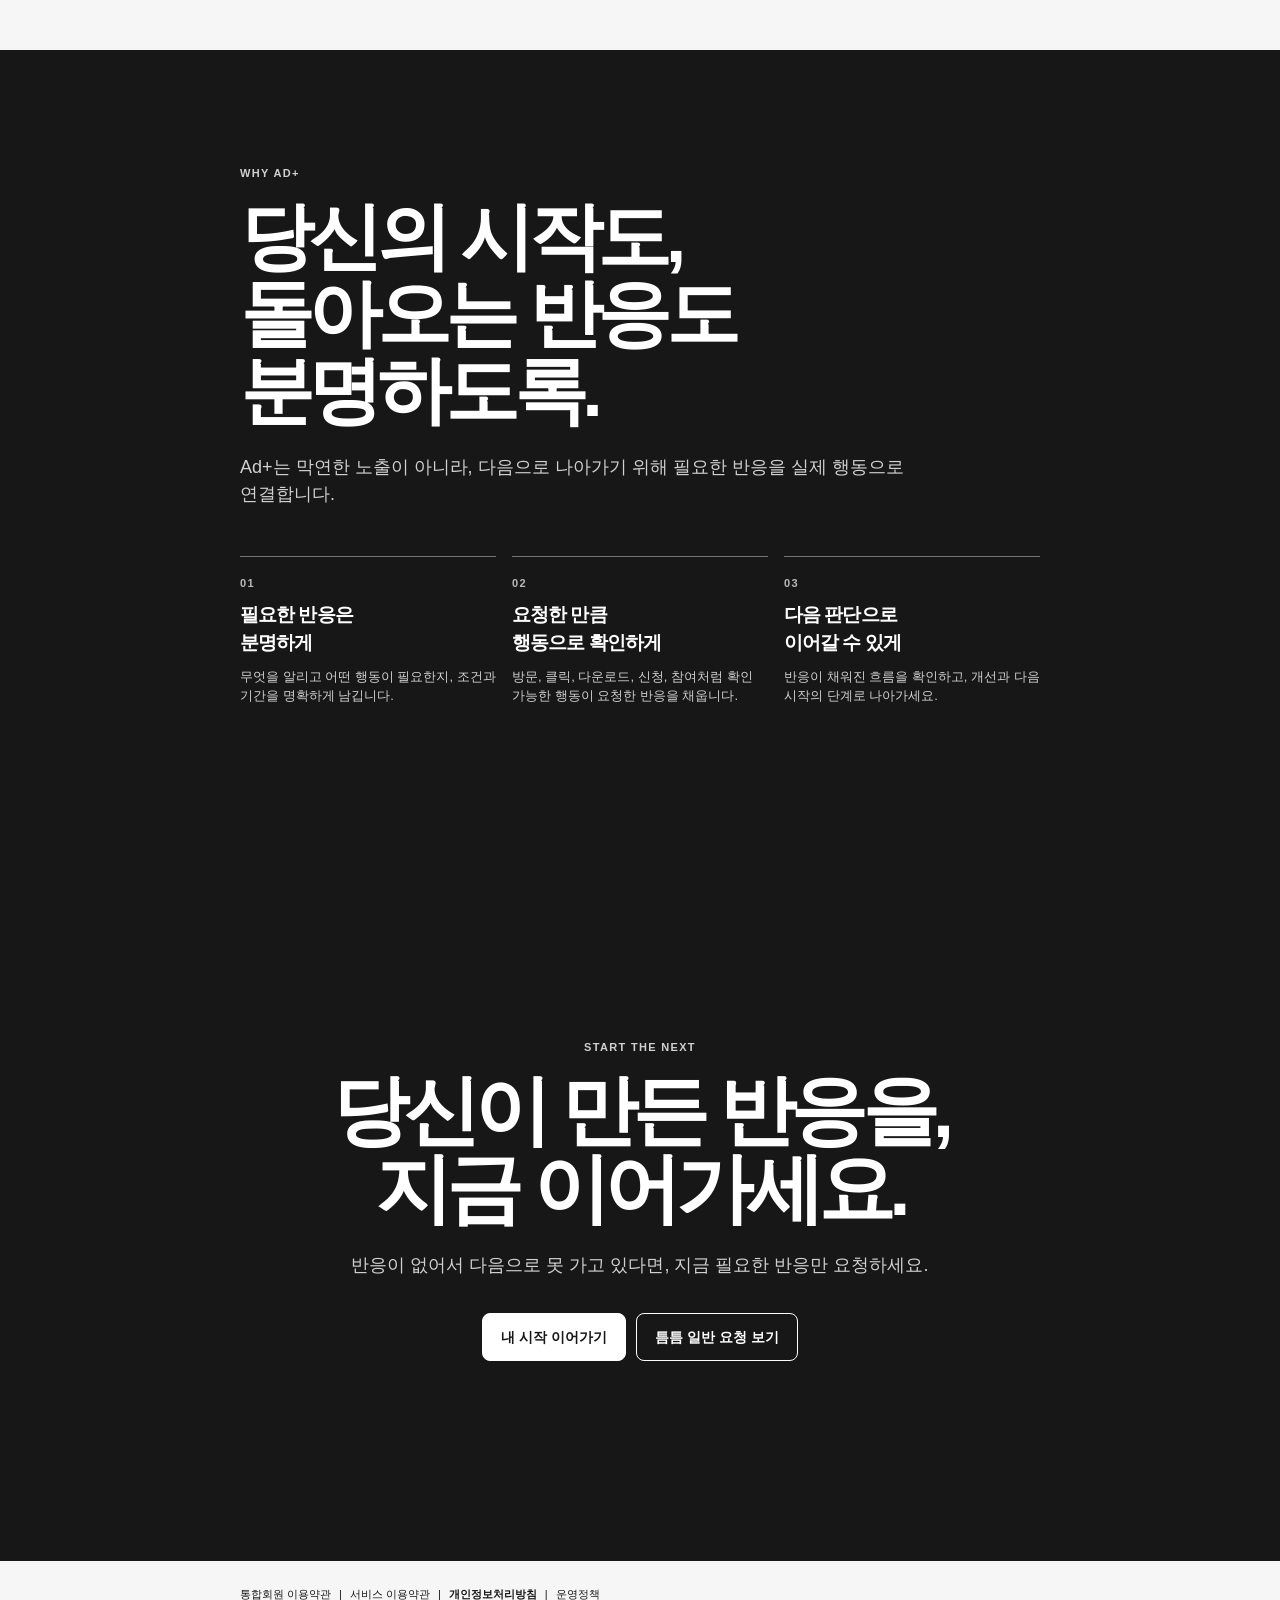
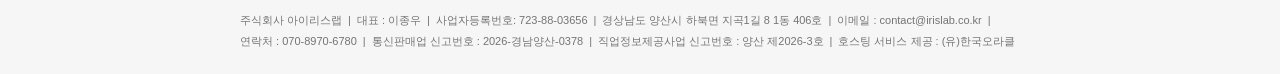
==== commit d50711fd: "메인랜딩화면추가 및 각종 텍스트 수정" ====
--- a/ad.html
+++ b/ad.html
@@ -22,7 +22,7 @@
         <div class="hero-copy">
           <p class="eyebrow">First responses</p>
           <h1 id="hero-title"><span>당신이 만든</span><span>새로운 시작에,</span><span><mark>첫 반응을.</mark></span></h1>
-          <p class="lead">새롭게 꺼내놓은 일에 필요한 반응을 짧게 남기고,<br />다음 시작으로 나아가세요.</p>
+          <p class="lead">새롭게 꺼내놓은 일에 필요한 반응을 짧게 남기고,<br />지금 바로 나아가세요.</p>
           <div class="button-row"><a class="button primary" href="#responses">내 시작 이어가기</a><a class="button" href="#how">어떻게 요청하나요?</a></div>
         </div>
       </div>
@@ -31,7 +31,7 @@
     <section class="section statement">
       <div class="container">
         <p class="section-label">Responses start the next</p>
-        <h2>필요한 반응을,<br /><mark class="statement-heading-emphasis">바로</mark> 시작합니다.</h2>
+        <h2><mark class="statement-heading-emphasis">지금</mark> 필요한 반응을,<br /><mark class="statement-heading-emphasis">바로</mark> 시작합니다.</h2>
         <p>당신은 필요한 반응과 조건만 남기면 됩니다. 내용을 확인한 사람이 방문, 클릭, 다운로드, 신청, 참여처럼 요청한 행동으로 응답하고, 당신은 다음을 이어갈 수 있습니다.</p>
         <div class="micro-promises"><span>상담 없이</span><span>비교 없이</span><span>바로 시작</span></div>
       </div>
--- a/styles.css
+++ b/styles.css
@@ -204,3 +204,43 @@
   .ad-page .why .principles { grid-template-columns: 1fr; gap: 0; }
 }
 
+.entry-page { min-height: 100svh; overflow: hidden; background: var(--canvas); }
+.entry-main { display: flex; width: min(calc(100% - 48px), 1200px); min-height: 100svh; margin: 0 auto; flex-direction: column; }
+.entry-topline { display: flex; min-height: 76px; align-items: center; justify-content: space-between; border-bottom: 1px solid var(--outline); }
+.entry-topline p, .entry-footer { margin: 0; color: var(--muted); font-size: 11px; font-weight: 700; letter-spacing: .12em; text-transform: uppercase; }
+.entry-hero { display: grid; flex: 1; grid-template-columns: minmax(0, 1.05fr) minmax(450px, .95fr); gap: clamp(48px, 8vw, 128px); align-items: center; }
+.entry-copy .eyebrow { margin-bottom: 28px; }
+.entry-copy h1 { margin: 0; font-size: clamp(90px, 11vw, 164px); line-height: .82; letter-spacing: -.09em; }
+.entry-copy h1 span, .entry-copy h1 mark { display: block; }
+.entry-copy h1 mark { width: fit-content; margin: .08em 0 0 -.04em; padding: .03em .09em .09em; color: var(--white); background: var(--ink); font-weight: 700; transform: rotate(-2deg); }
+.entry-copy > p:last-child { margin: clamp(32px, 5vh, 56px) 0 0; color: #404040; font-size: clamp(16px, 1.35vw, 19px); line-height: 1.65; }
+.entry-links { display: grid; }
+.entry-link { position: relative; display: grid; min-height: clamp(110px, 14vh, 150px); grid-template-columns: 45px minmax(100px, .8fr) 1.3fr 28px; gap: 14px; align-items: center; border-top: 1px solid var(--ink); transition: padding .25s ease, color .25s ease, background .25s ease; }
+.entry-link:last-child { border-bottom: 1px solid var(--ink); }
+.entry-link:hover, .entry-link:focus-visible { padding-inline: 18px; color: var(--white); background: var(--ink); outline: none; }
+.entry-link-number { align-self: start; padding-top: 25px; color: var(--muted); font-size: 11px; font-weight: 700; letter-spacing: .1em; }
+.entry-link:hover .entry-link-number, .entry-link:focus-visible .entry-link-number { color: #c8c8c8; }
+.entry-link-name { font-family: "ONE Mobile Title", "ONE Mobile Body", sans-serif; font-size: clamp(30px, 3.5vw, 48px); font-weight: 800; letter-spacing: -.08em; }
+.entry-link-description { color: #595959; font-size: 14px; line-height: 1.5; }
+.entry-link:hover .entry-link-description, .entry-link:focus-visible .entry-link-description { color: #d0d0d0; }
+.entry-link-arrow { font-size: 25px; font-weight: 300; transition: transform .25s ease; }
+.entry-link:hover .entry-link-arrow, .entry-link:focus-visible .entry-link-arrow { transform: translate(3px, -3px); }
+.entry-footer { padding: 20px 0 25px; }
+
+@media (max-width: 760px) {
+  .entry-page { overflow: auto; }
+  .entry-main { width: min(calc(100% - 32px), 1200px); min-height: 100svh; }
+  .entry-topline { min-height: 64px; }
+  .entry-topline p { display: none; }
+  .entry-hero { display: block; padding: 9vh 0 5vh; }
+  .entry-copy h1 { font-size: clamp(70px, 23vw, 108px); }
+  .entry-copy > p:last-child { margin-top: 34px; font-size: 15px; }
+  .entry-links { margin-top: clamp(54px, 10vh, 82px); }
+  .entry-link { min-height: 100px; grid-template-columns: 30px minmax(72px, .72fr) 1fr 18px; gap: 8px; }
+  .entry-link-number { padding-top: 18px; }
+  .entry-link-name { font-size: 30px; }
+  .entry-link-description { font-size: 12px; }
+  .entry-link-arrow { font-size: 19px; }
+  .entry-footer { margin-top: auto; font-size: 9px; letter-spacing: .08em; }
+}
+
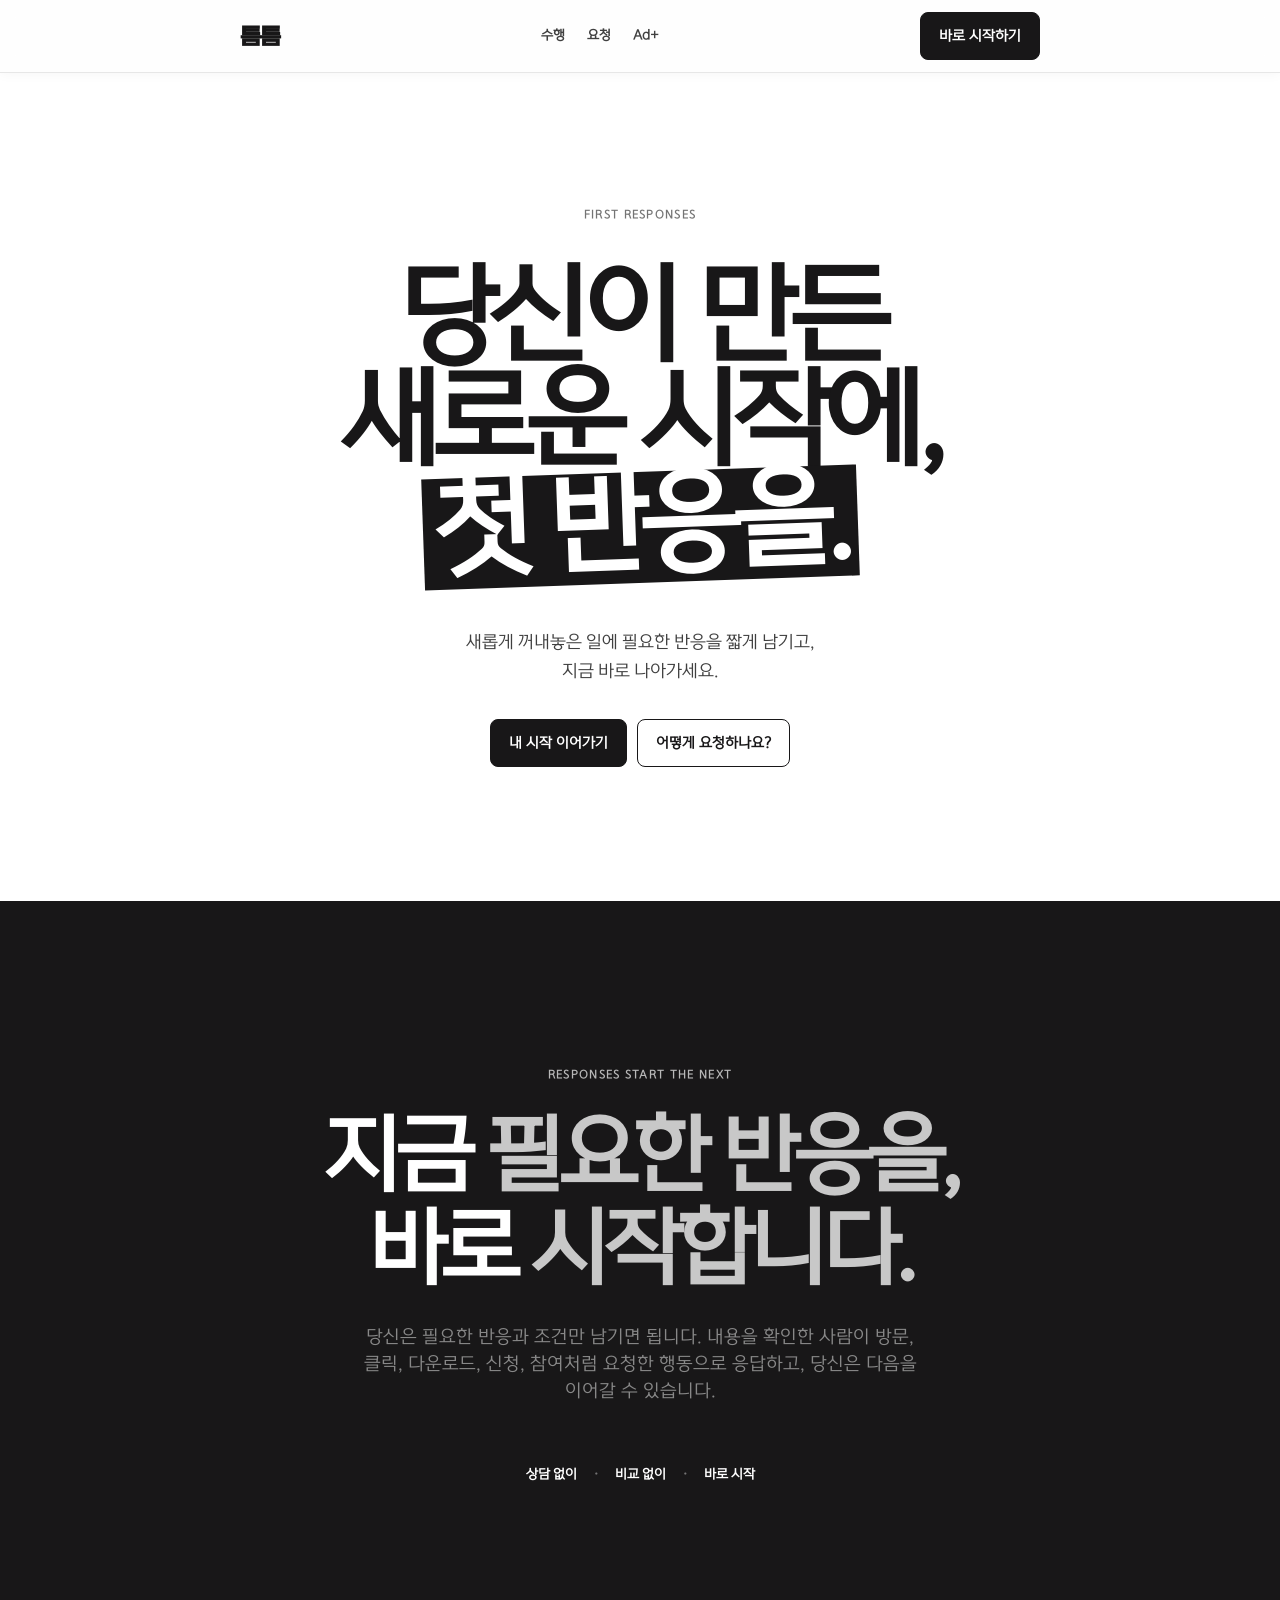
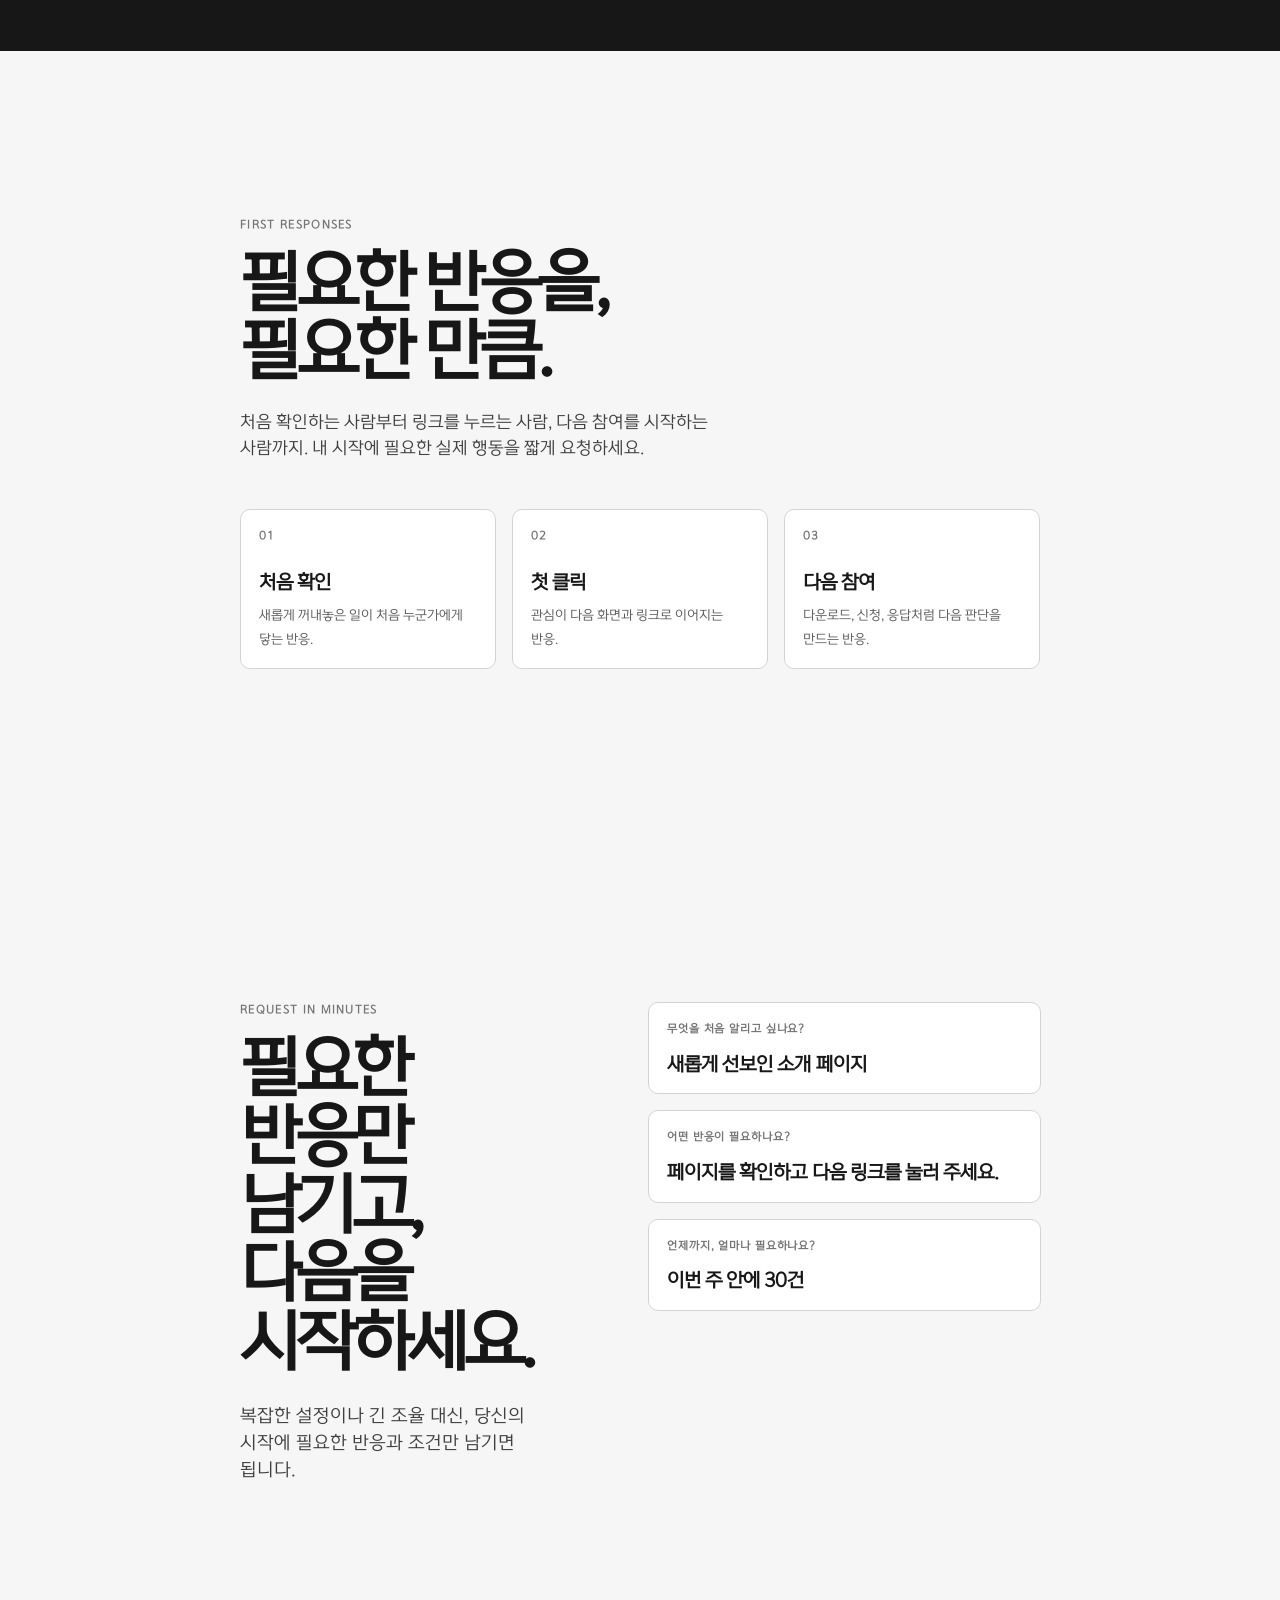
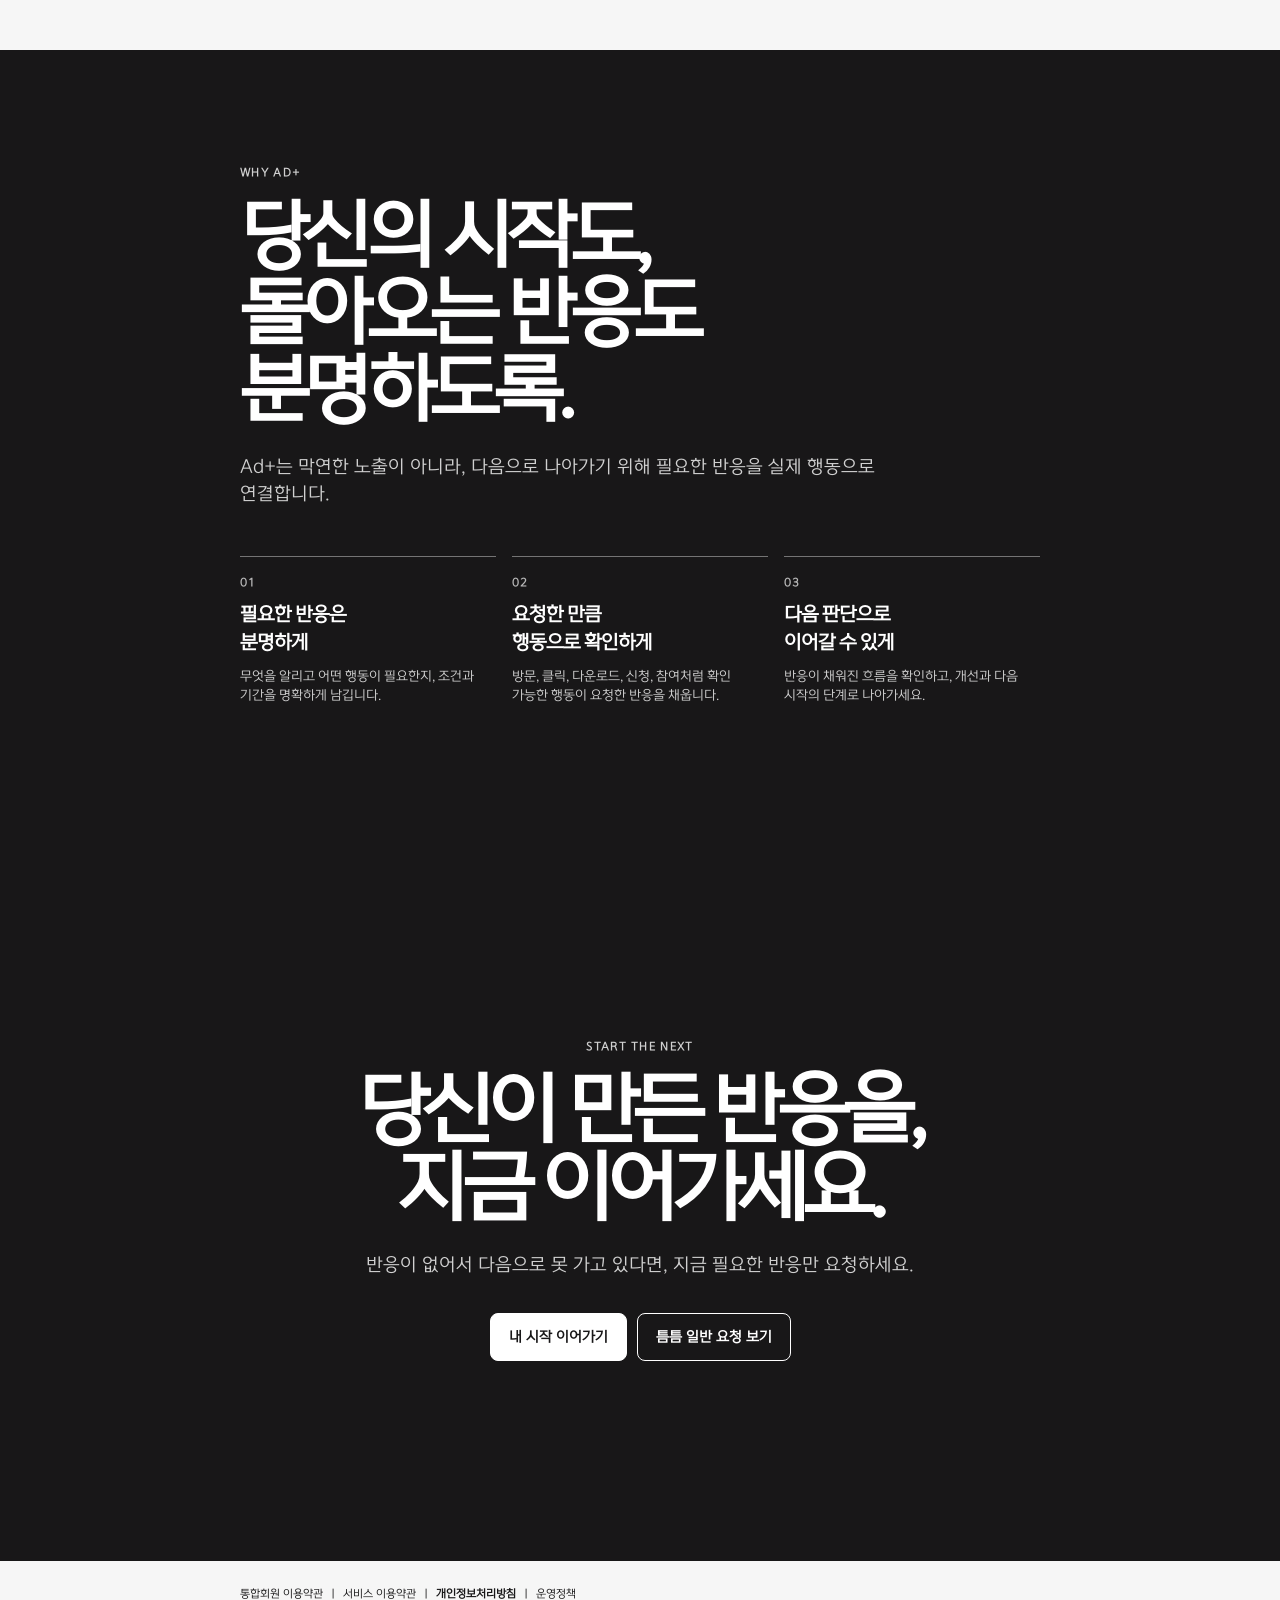
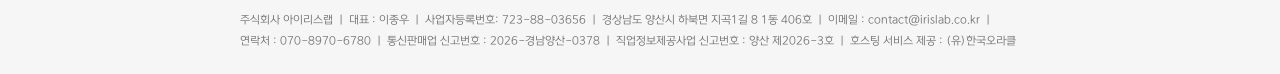
==== commit 1eef79c6: "폰트포함" ====
--- a/ad.html
+++ b/ad.html
@@ -11,8 +11,8 @@
   <header class="site-header">
     <div class="container header-inner">
       <a class="brand" href="./index.html" aria-label="틈틈 처음으로">틈틈</a>
-      <nav class="nav" aria-label="페이지 탐색"><a href="./performer.html">수행</a><a href="./index.html">요청</a><a href="./ad.html">Ad+</a></nav>
-      <a class="button primary" href="#responses">내 시작 이어가기</a>
+      <nav class="nav" aria-label="페이지 탐색"><a href="./agent.html">수행</a><a href="./request.html">요청</a><a href="./ad.html">Ad+</a></nav>
+      <a class="button primary" href="#responses">바로 시작하기</a>
     </div>
   </header>
 
@@ -59,7 +59,7 @@
     </section>
 
 
-    <section class="section cta" id="start"><div class="container"><p class="section-label">Start the next</p><h2>당신이 만든 반응을,<br />지금 이어가세요.</h2><p class="section-description">반응이 없어서 다음으로 못 가고 있다면, 지금 필요한 반응만 요청하세요.</p><div class="button-row"><a class="button primary" href="#responses">내 시작 이어가기</a><a class="button" href="./index.html">틈틈 일반 요청 보기</a></div></div></section>
+    <section class="section cta" id="start"><div class="container"><p class="section-label">Start the next</p><h2>당신이 만든 반응을,<br />지금 이어가세요.</h2><p class="section-description">반응이 없어서 다음으로 못 가고 있다면, 지금 필요한 반응만 요청하세요.</p><div class="button-row"><a class="button primary" href="#responses">내 시작 이어가기</a><a class="button" href="./request.html">틈틈 일반 요청 보기</a></div></div></section>
   </main>
   <footer><div class="container"><div class="footer-policy"><span>통합회원 이용약관</span><i aria-hidden="true">|</i><span>서비스 이용약관</span><i aria-hidden="true">|</i><strong>개인정보처리방침</strong><i aria-hidden="true">|</i><span>운영정책</span></div><div class="footer-info"><span>주식회사 아이리스랩</span><span>대표 : 이종우</span><span>사업자등록번호: 723-88-03656</span><span>경상남도 양산시 하북면 지곡1길 8 1동 406호</span><span>이메일 : contact@irislab.co.kr</span><span>연락처 : 070-8970-6780</span><span>통신판매업 신고번호 : 2026-경남양산-0378</span><span>직업정보제공사업 신고번호 : 양산 제2026-3호</span><span>호스팅 서비스 제공 : (유)한국오라클</span></div></div></footer>
   <script src="./scripts.js"></script>
--- a/styles.css
+++ b/styles.css
@@ -1,5 +1,5 @@
-@font-face { font-family: "ONE Mobile Title"; src: url("../ProjectIR_Frontend/assets/fonts/ONE-Mobile-Title.ttf") format("truetype"); font-display: swap; }
-@font-face { font-family: "ONE Mobile Body"; src: url("../ProjectIR_Frontend/assets/fonts/ONE-Mobile-Regular.ttf") format("truetype"); font-display: swap; }
+@font-face { font-family: "ONE Mobile Title"; src: url("./assets/fonts/ONE-Mobile-Title.woff") format("woff"); font-display: swap; }
+@font-face { font-family: "ONE Mobile Body"; src: url("./assets/fonts/ONE-Mobile-Regular.woff") format("woff"); font-display: swap; }
 
 :root { --black: #111; --white: #fff; --gray: #686868; --soft: #f1f1ef; --line: #111; --ink: #181718; --canvas: #ffffff; --muted: #747474; --surface: #f6f6f6; --outline: #e5e5e5; --outline-strong: #d4d4d4; --max-width: 800px; --radius-button: 8px; --radius-card: 10px; }
 * { box-sizing: border-box; }
@@ -204,43 +204,23 @@
   .ad-page .why .principles { grid-template-columns: 1fr; gap: 0; }
 }
 
-.entry-page { min-height: 100svh; overflow: hidden; background: var(--canvas); }
-.entry-main { display: flex; width: min(calc(100% - 48px), 1200px); min-height: 100svh; margin: 0 auto; flex-direction: column; }
-.entry-topline { display: flex; min-height: 76px; align-items: center; justify-content: space-between; border-bottom: 1px solid var(--outline); }
-.entry-topline p, .entry-footer { margin: 0; color: var(--muted); font-size: 11px; font-weight: 700; letter-spacing: .12em; text-transform: uppercase; }
-.entry-hero { display: grid; flex: 1; grid-template-columns: minmax(0, 1.05fr) minmax(450px, .95fr); gap: clamp(48px, 8vw, 128px); align-items: center; }
-.entry-copy .eyebrow { margin-bottom: 28px; }
-.entry-copy h1 { margin: 0; font-size: clamp(90px, 11vw, 164px); line-height: .82; letter-spacing: -.09em; }
-.entry-copy h1 span, .entry-copy h1 mark { display: block; }
-.entry-copy h1 mark { width: fit-content; margin: .08em 0 0 -.04em; padding: .03em .09em .09em; color: var(--white); background: var(--ink); font-weight: 700; transform: rotate(-2deg); }
-.entry-copy > p:last-child { margin: clamp(32px, 5vh, 56px) 0 0; color: #404040; font-size: clamp(16px, 1.35vw, 19px); line-height: 1.65; }
-.entry-links { display: grid; }
-.entry-link { position: relative; display: grid; min-height: clamp(110px, 14vh, 150px); grid-template-columns: 45px minmax(100px, .8fr) 1.3fr 28px; gap: 14px; align-items: center; border-top: 1px solid var(--ink); transition: padding .25s ease, color .25s ease, background .25s ease; }
-.entry-link:last-child { border-bottom: 1px solid var(--ink); }
-.entry-link:hover, .entry-link:focus-visible { padding-inline: 18px; color: var(--white); background: var(--ink); outline: none; }
-.entry-link-number { align-self: start; padding-top: 25px; color: var(--muted); font-size: 11px; font-weight: 700; letter-spacing: .1em; }
-.entry-link:hover .entry-link-number, .entry-link:focus-visible .entry-link-number { color: #c8c8c8; }
-.entry-link-name { font-family: "ONE Mobile Title", "ONE Mobile Body", sans-serif; font-size: clamp(30px, 3.5vw, 48px); font-weight: 800; letter-spacing: -.08em; }
-.entry-link-description { color: #595959; font-size: 14px; line-height: 1.5; }
-.entry-link:hover .entry-link-description, .entry-link:focus-visible .entry-link-description { color: #d0d0d0; }
-.entry-link-arrow { font-size: 25px; font-weight: 300; transition: transform .25s ease; }
-.entry-link:hover .entry-link-arrow, .entry-link:focus-visible .entry-link-arrow { transform: translate(3px, -3px); }
-.entry-footer { padding: 20px 0 25px; }
+.entry-page { min-height: 100svh; overflow: hidden; color: var(--white); background: var(--ink); }
+.entry-main { position: relative; min-height: 100svh; }
+.entry-hero { display: flex; min-height: 100svh; flex-direction: column; align-items: center; justify-content: center; padding: 48px 24px; text-align: center; }
+.entry-hero h1 { width: 100%; max-width: none; margin: 0; font-family: "ONE Mobile Title", "ONE Mobile Body", sans-serif; font-size: clamp(84px, 16vw, 250px); font-weight: 700; line-height: .9; letter-spacing: 0; text-align: center; white-space: nowrap; }
+.entry-title-copy { display: inline-block; }
+.entry-hero h1 mark { display: inline-block; padding: .07em .1em .09em; color: var(--ink); background: var(--white); }
+.entry-links { display: flex; gap: 14px; margin-top: clamp(48px, 8vh, 88px); }
+.entry-brand { position: absolute; bottom: 28px; left: 32px; font-family: "ONE Mobile Title", "ONE Mobile Body", sans-serif; font-size: 18px; font-weight: 800; letter-spacing: -.055em; }
+.entry-links a { padding-bottom: 3px; border-bottom: 1px solid transparent; color: #a8a8a8; font-size: 19px; font-weight: 700; letter-spacing: -.03em; transition: color .2s ease, border-color .2s ease; }
+.entry-separator { color: #666; font-size: 19px; }
+.entry-links a:hover, .entry-links a:focus-visible { color: var(--white); border-bottom-color: var(--white); outline: none; }
 
 @media (max-width: 760px) {
-  .entry-page { overflow: auto; }
-  .entry-main { width: min(calc(100% - 32px), 1200px); min-height: 100svh; }
-  .entry-topline { min-height: 64px; }
-  .entry-topline p { display: none; }
-  .entry-hero { display: block; padding: 9vh 0 5vh; }
-  .entry-copy h1 { font-size: clamp(70px, 23vw, 108px); }
-  .entry-copy > p:last-child { margin-top: 34px; font-size: 15px; }
-  .entry-links { margin-top: clamp(54px, 10vh, 82px); }
-  .entry-link { min-height: 100px; grid-template-columns: 30px minmax(72px, .72fr) 1fr 18px; gap: 8px; }
-  .entry-link-number { padding-top: 18px; }
-  .entry-link-name { font-size: 30px; }
-  .entry-link-description { font-size: 12px; }
-  .entry-link-arrow { font-size: 19px; }
-  .entry-footer { margin-top: auto; font-size: 9px; letter-spacing: .08em; }
-}
-
+  .entry-hero { padding-inline: 16px; }
+  .entry-hero h1 { font-size: clamp(58px, 18vw, 116px); }
+  .entry-links { gap: 12px; margin-top: 42px; }
+  .entry-links a, .entry-separator { font-size: 18px; }
+  .entry-brand { bottom: 20px; left: 20px; font-size: 16px; }
+}
+
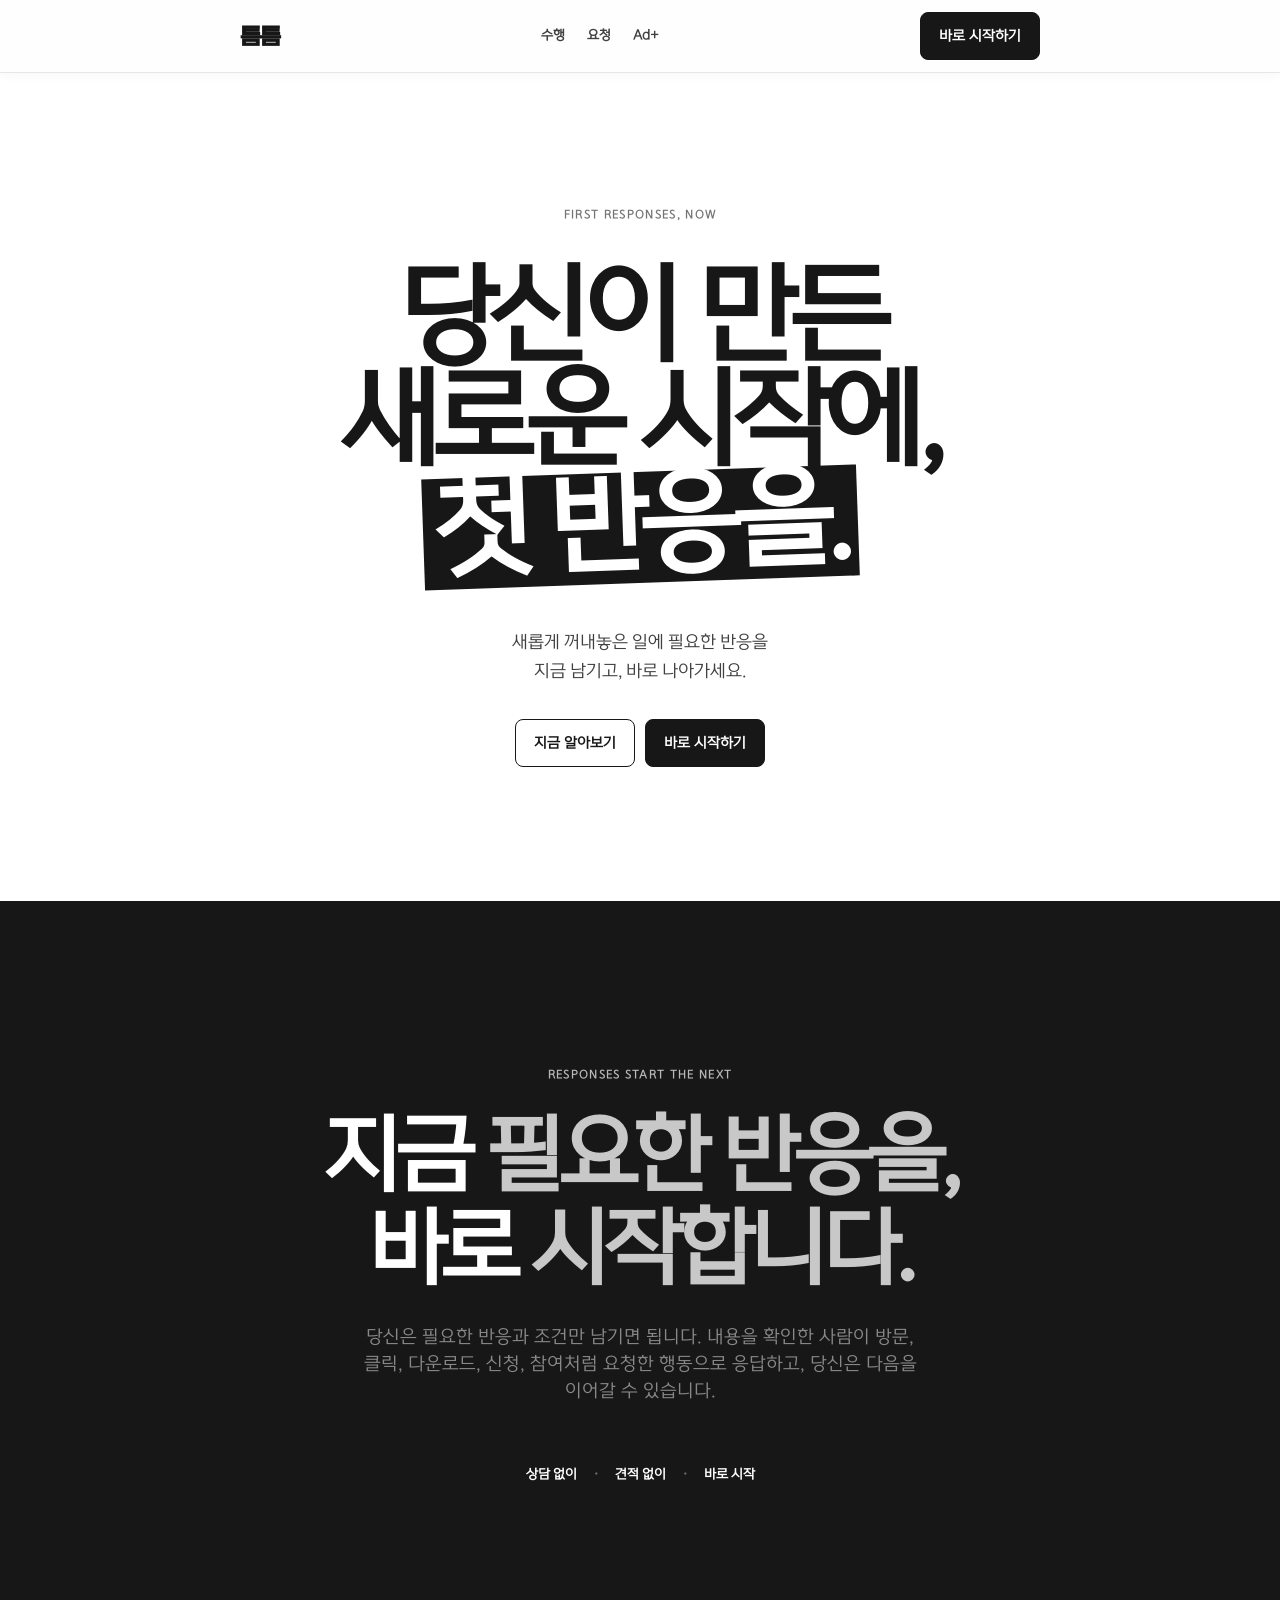
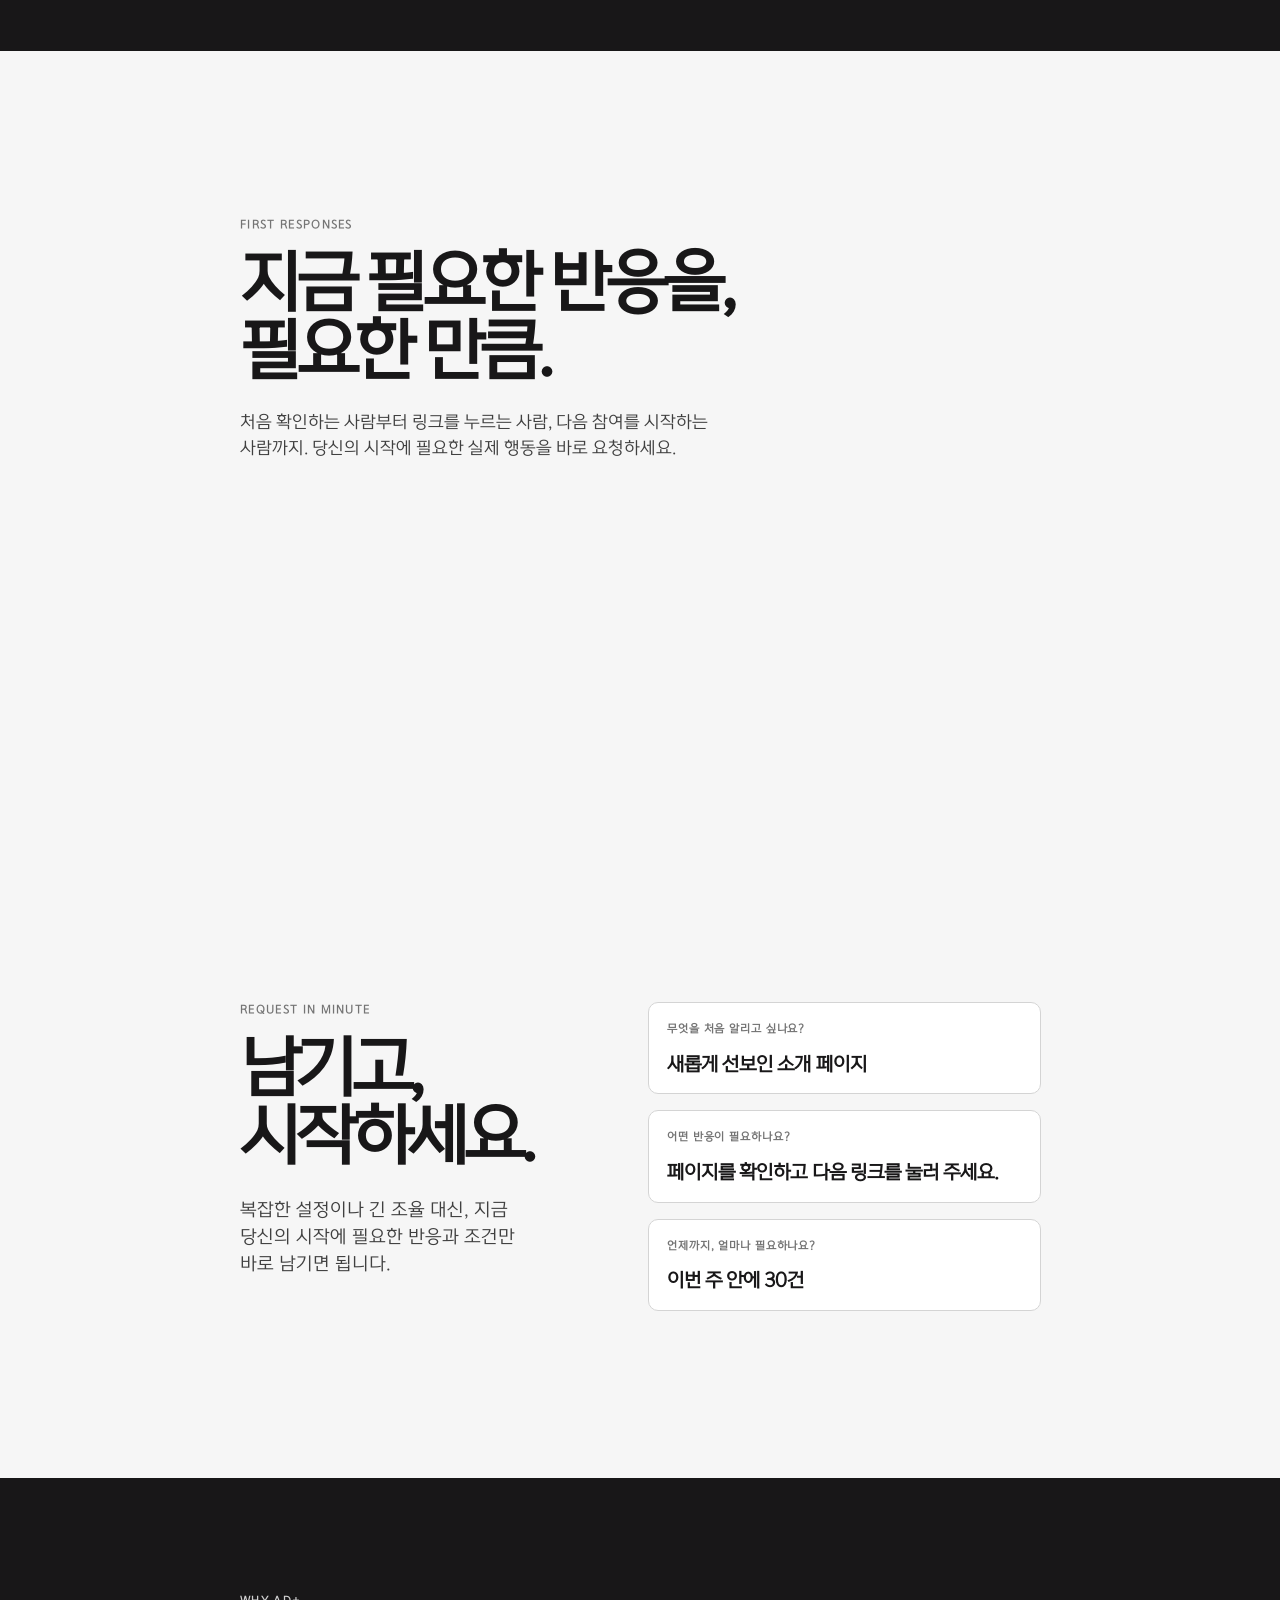
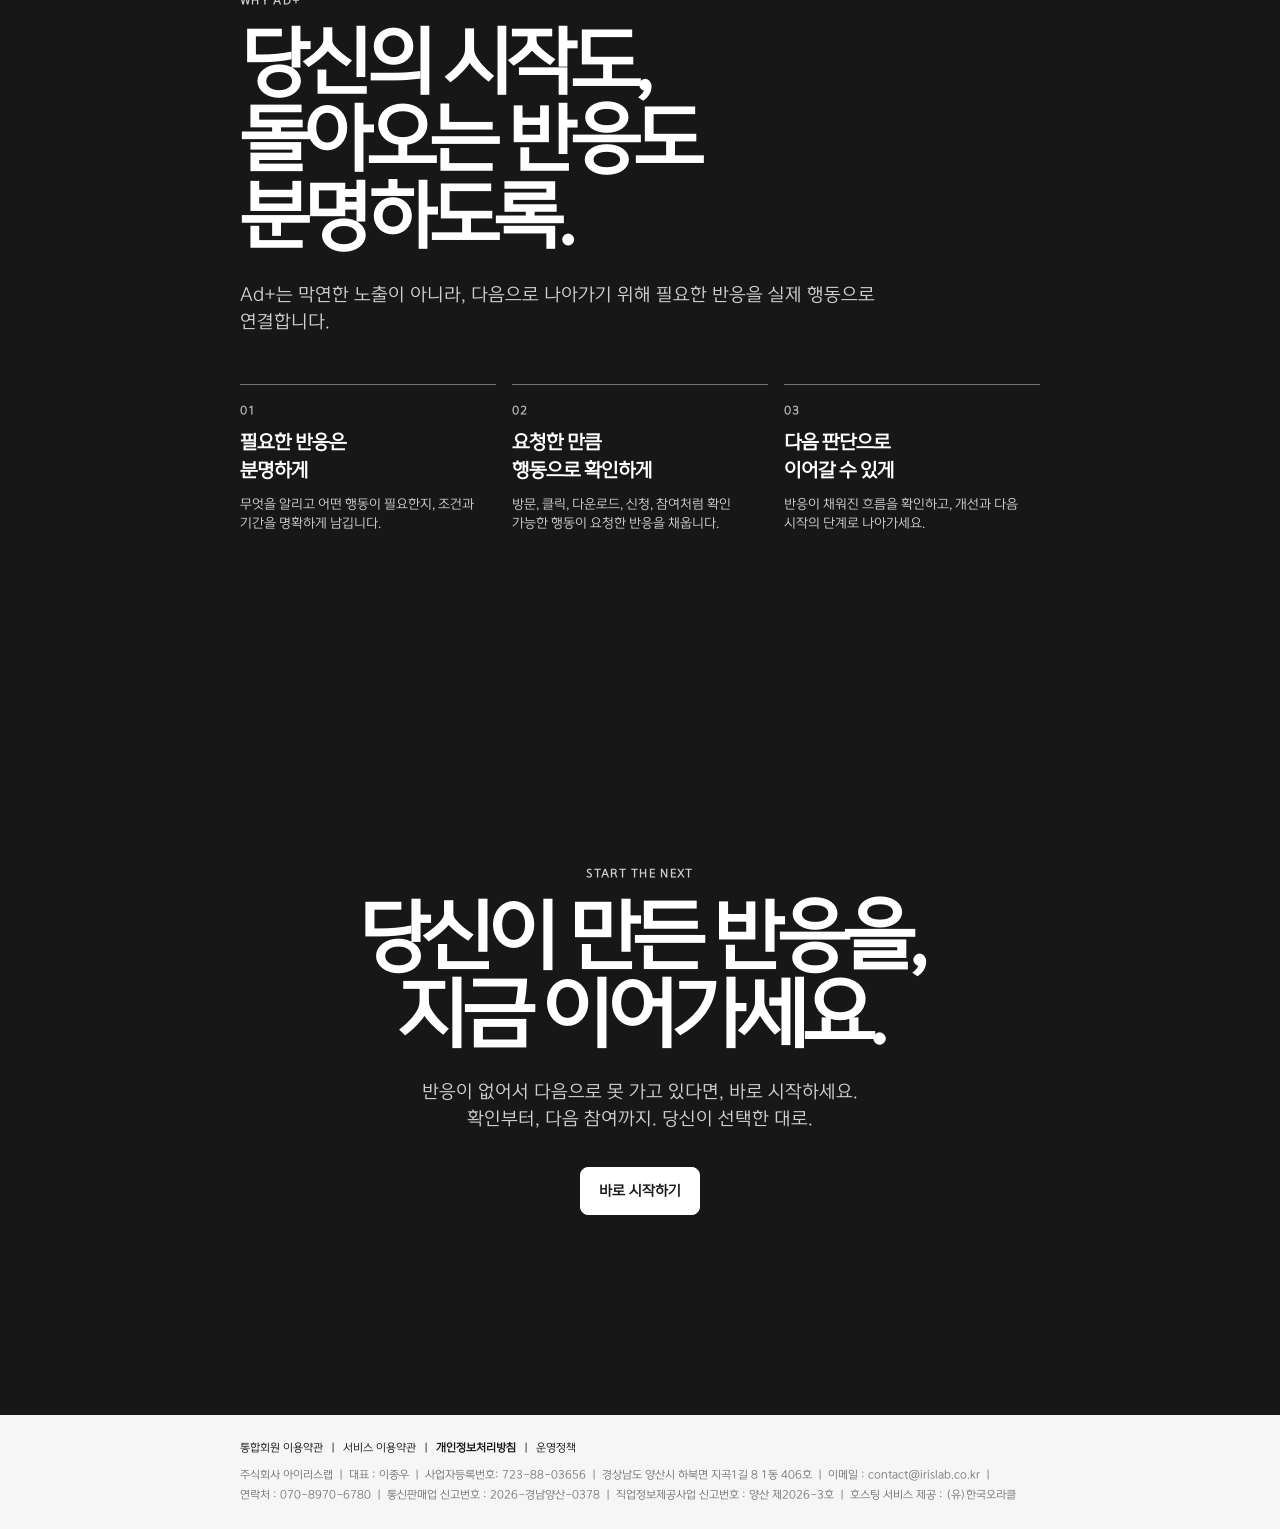
==== commit b4f24147: "페이지별 아이템 변경 등" ====
--- a/ad.html
+++ b/ad.html
@@ -4,26 +4,20 @@
   <meta charset="UTF-8" />
   <meta name="viewport" content="width=device-width, initial-scale=1.0" />
   <meta name="description" content="새로운 시작에 필요한 첫 반응을 실제 참여로 연결하는 틈틈 Ad+" />
-  <title>Ad+ · 틈틈</title>
+  <title>Ad+ - 틈틈</title>
   <link rel="stylesheet" href="./styles.css" />
 </head>
 <body class="home-page ad-page">
-  <header class="site-header">
-    <div class="container header-inner">
-      <a class="brand" href="./index.html" aria-label="틈틈 처음으로">틈틈</a>
-      <nav class="nav" aria-label="페이지 탐색"><a href="./agent.html">수행</a><a href="./request.html">요청</a><a href="./ad.html">Ad+</a></nav>
-      <a class="button primary" href="#responses">바로 시작하기</a>
-    </div>
-  </header>
+  <div data-site-header data-cta-label="바로 시작하기" data-cta-href="#responses"></div>
 
   <main id="top">
     <section class="hero" aria-labelledby="hero-title">
       <div class="hero-grid">
         <div class="hero-copy">
-          <p class="eyebrow">First responses</p>
+          <p class="eyebrow">First responses, now</p>
           <h1 id="hero-title"><span>당신이 만든</span><span>새로운 시작에,</span><span><mark>첫 반응을.</mark></span></h1>
-          <p class="lead">새롭게 꺼내놓은 일에 필요한 반응을 짧게 남기고,<br />지금 바로 나아가세요.</p>
-          <div class="button-row"><a class="button primary" href="#responses">내 시작 이어가기</a><a class="button" href="#how">어떻게 요청하나요?</a></div>
+          <p class="lead">새롭게 꺼내놓은 일에 필요한 반응을 <br/>지금 남기고, 바로 나아가세요.</p>
+          <div class="button-row"><a class="button" href="#responses">지금 알아보기</a><a class="button primary" href="#how">바로 시작하기</a></div>
         </div>
       </div>
     </section>
@@ -33,19 +27,19 @@
         <p class="section-label">Responses start the next</p>
         <h2><mark class="statement-heading-emphasis">지금</mark> 필요한 반응을,<br /><mark class="statement-heading-emphasis">바로</mark> 시작합니다.</h2>
         <p>당신은 필요한 반응과 조건만 남기면 됩니다. 내용을 확인한 사람이 방문, 클릭, 다운로드, 신청, 참여처럼 요청한 행동으로 응답하고, 당신은 다음을 이어갈 수 있습니다.</p>
-        <div class="micro-promises"><span>상담 없이</span><span>비교 없이</span><span>바로 시작</span></div>
+        <div class="micro-promises"><span>상담 없이</span><span>견적 없이</span><span>바로 시작</span></div>
       </div>
     </section>
 
     <section class="section" id="responses">
       <div class="container service-catalog">
-        <p class="section-label">First responses</p><h2>필요한 반응을,<br />필요한 만큼.</h2><p>처음 확인하는 사람부터 링크를 누르는 사람, 다음 참여를 시작하는 사람까지. 내 시작에 필요한 실제 행동을 짧게 요청하세요.</p><div class="examples"><article class="example content-card"><p class="number">01</p><strong>처음 확인</strong><span>새롭게 꺼내놓은 일이 처음 누군가에게 닿는 반응.</span></article><article class="example content-card"><p class="number">02</p><strong>첫 클릭</strong><span>관심이 다음 화면과 링크로 이어지는 반응.</span></article><article class="example content-card"><p class="number">03</p><strong>다음 참여</strong><span>다운로드, 신청, 응답처럼 다음 판단을 만드는 반응.</span></article></div>
+        <p class="section-label">First responses</p><h2>지금 필요한 반응을,<br />필요한 만큼.</h2><p>처음 확인하는 사람부터 링크를 누르는 사람, 다음 참여를 시작하는 사람까지. 당신의 시작에 필요한 실제 행동을 바로 요청하세요.</p><div class="examples"><article class="example content-card"><p class="number">01</p><strong>처음 확인</strong><span>새롭게 꺼내놓은 일이 처음 누군가에게 닿는 반응.</span></article><article class="example content-card"><p class="number">02</p><strong>첫 클릭</strong><span>관심이 다음 화면과 링크로 이어지는 반응.</span></article><article class="example content-card"><p class="number">03</p><strong>다음 참여</strong><span>다운로드, 신청, 응답처럼 다음 판단을 만드는 반응.</span></article></div>
       </div>
     </section>
 
     <section class="section" id="how">
       <div class="container flow-layout">
-        <div class="flow-intro"><p class="section-label">Request in minutes</p><h2>필요한 반응만<br />남기고, 다음을<br />시작하세요.</h2><p class="section-description">복잡한 설정이나 긴 조율 대신, 당신의 시작에 필요한 반응과 조건만 남기면 됩니다.</p></div>
+        <div class="flow-intro"><p class="section-label">Request in minute</p><h2>남기고, <br/>시작하세요.</h2><p class="section-description">복잡한 설정이나 긴 조율 대신, 지금 당신의 시작에 필요한 반응과 조건만 바로 남기면 됩니다.</p></div>
         <div class="request-cards">
           <article class="request-card content-card"><div class="request-card-heading"><span>무엇을 처음 알리고 싶나요?</span></div><strong>새롭게 선보인 소개 페이지</strong></article>
           <article class="request-card content-card"><div class="request-card-heading"><span>어떤 반응이 필요하나요?</span></div><strong>페이지를 확인하고 다음 링크를 눌러 주세요.</strong></article>
@@ -59,9 +53,9 @@
     </section>
 
 
-    <section class="section cta" id="start"><div class="container"><p class="section-label">Start the next</p><h2>당신이 만든 반응을,<br />지금 이어가세요.</h2><p class="section-description">반응이 없어서 다음으로 못 가고 있다면, 지금 필요한 반응만 요청하세요.</p><div class="button-row"><a class="button primary" href="#responses">내 시작 이어가기</a><a class="button" href="./request.html">틈틈 일반 요청 보기</a></div></div></section>
+    <section class="section cta" id="start"><div class="container"><p class="section-label">Start the next</p><h2>당신이 만든 반응을,<br />지금 이어가세요.</h2><p class="section-description">반응이 없어서 다음으로 못 가고 있다면, 바로 시작하세요. <br/>확인부터, 다음 참여까지. 당신이 선택한 대로.</p><div class="button-row"><a class="button primary" href="#responses">바로 시작하기</a></div></div></section>
   </main>
-  <footer><div class="container"><div class="footer-policy"><span>통합회원 이용약관</span><i aria-hidden="true">|</i><span>서비스 이용약관</span><i aria-hidden="true">|</i><strong>개인정보처리방침</strong><i aria-hidden="true">|</i><span>운영정책</span></div><div class="footer-info"><span>주식회사 아이리스랩</span><span>대표 : 이종우</span><span>사업자등록번호: 723-88-03656</span><span>경상남도 양산시 하북면 지곡1길 8 1동 406호</span><span>이메일 : contact@irislab.co.kr</span><span>연락처 : 070-8970-6780</span><span>통신판매업 신고번호 : 2026-경남양산-0378</span><span>직업정보제공사업 신고번호 : 양산 제2026-3호</span><span>호스팅 서비스 제공 : (유)한국오라클</span></div></div></footer>
+  <div data-site-footer></div>
   <script src="./scripts.js"></script>
 </body>
 </html>
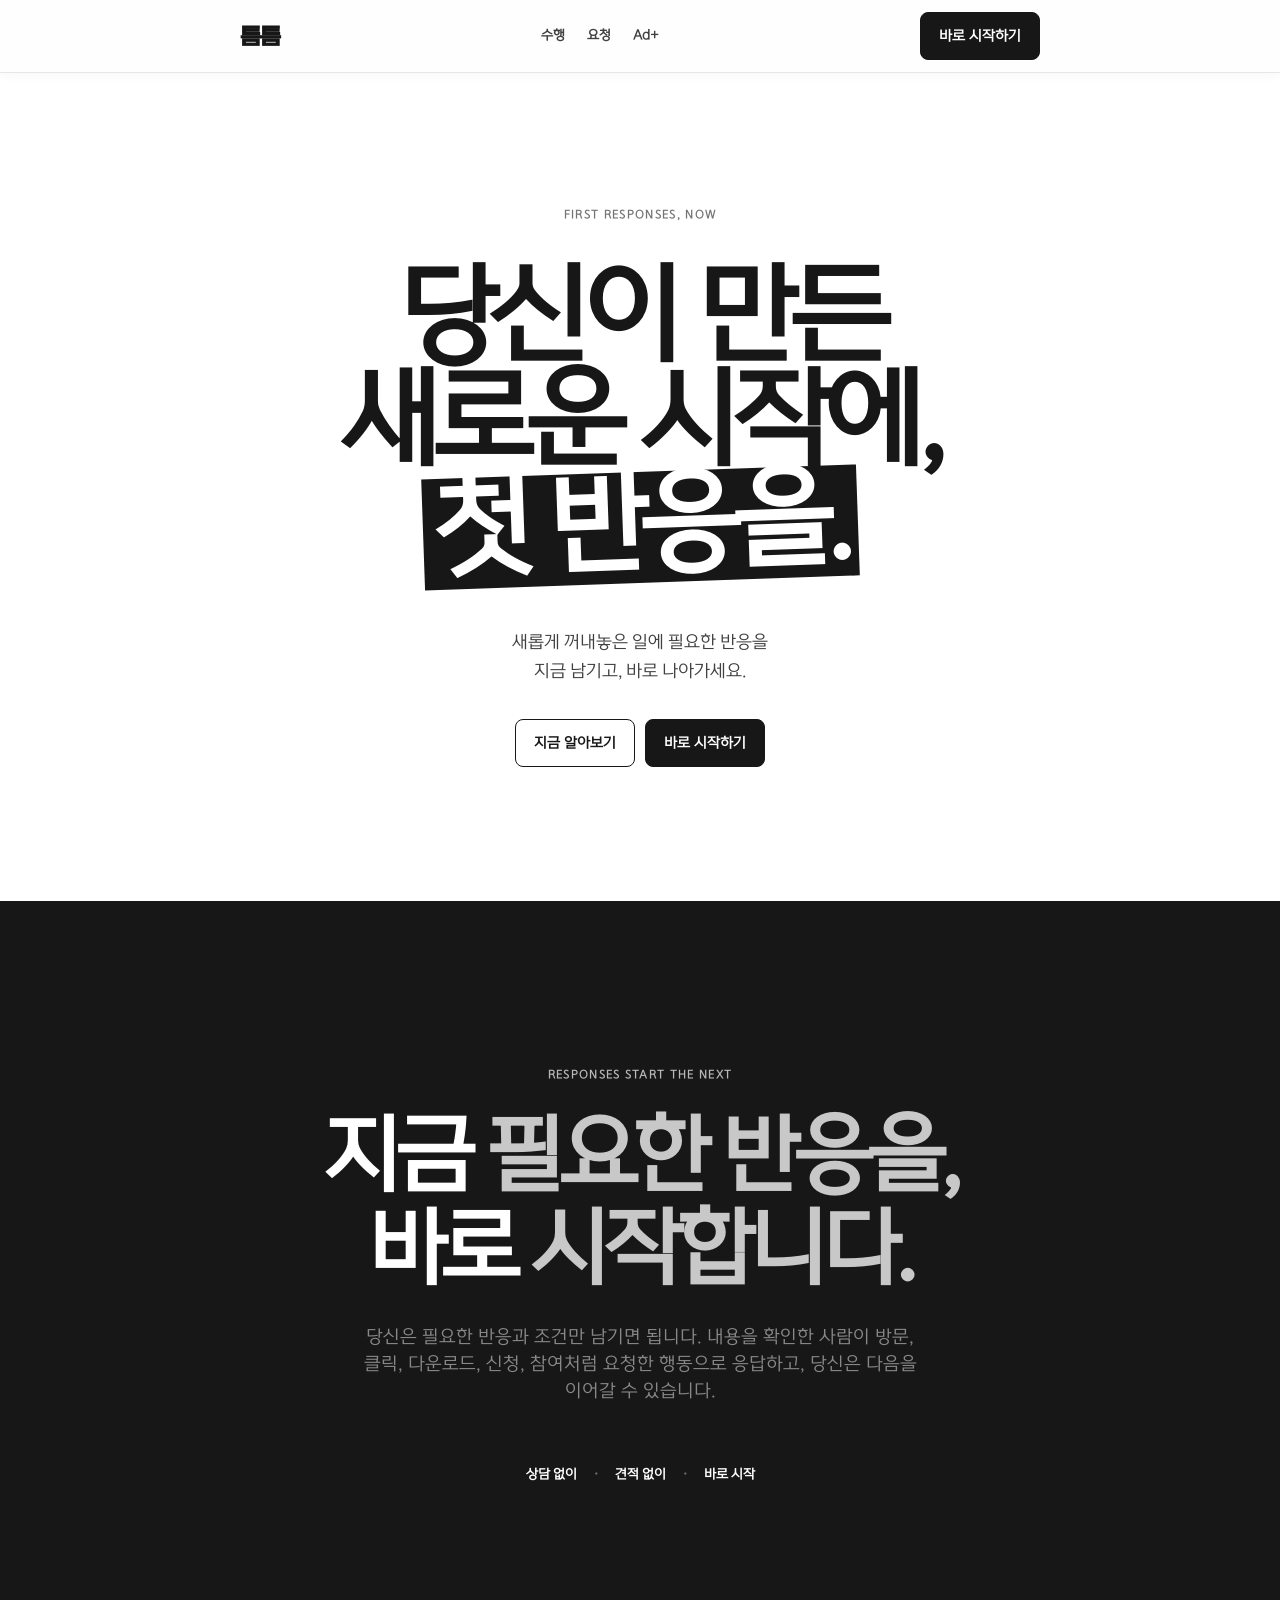
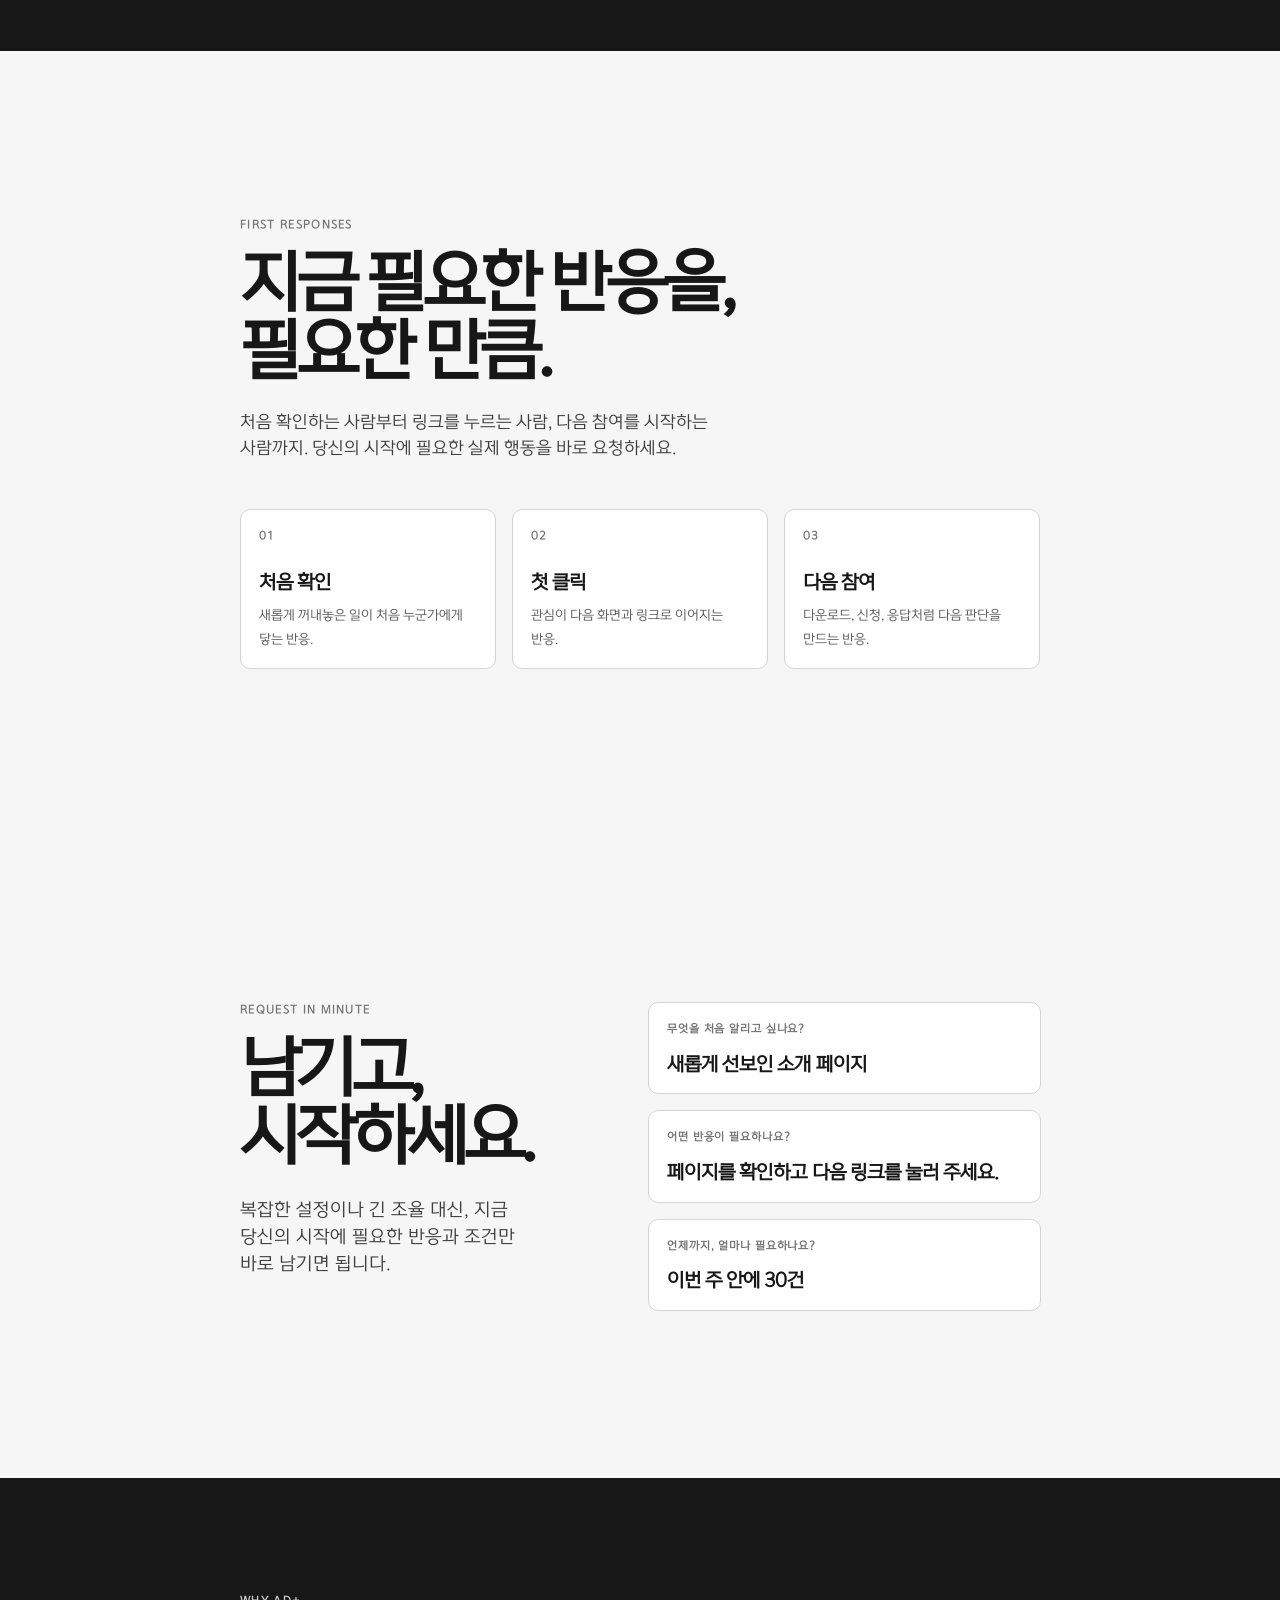
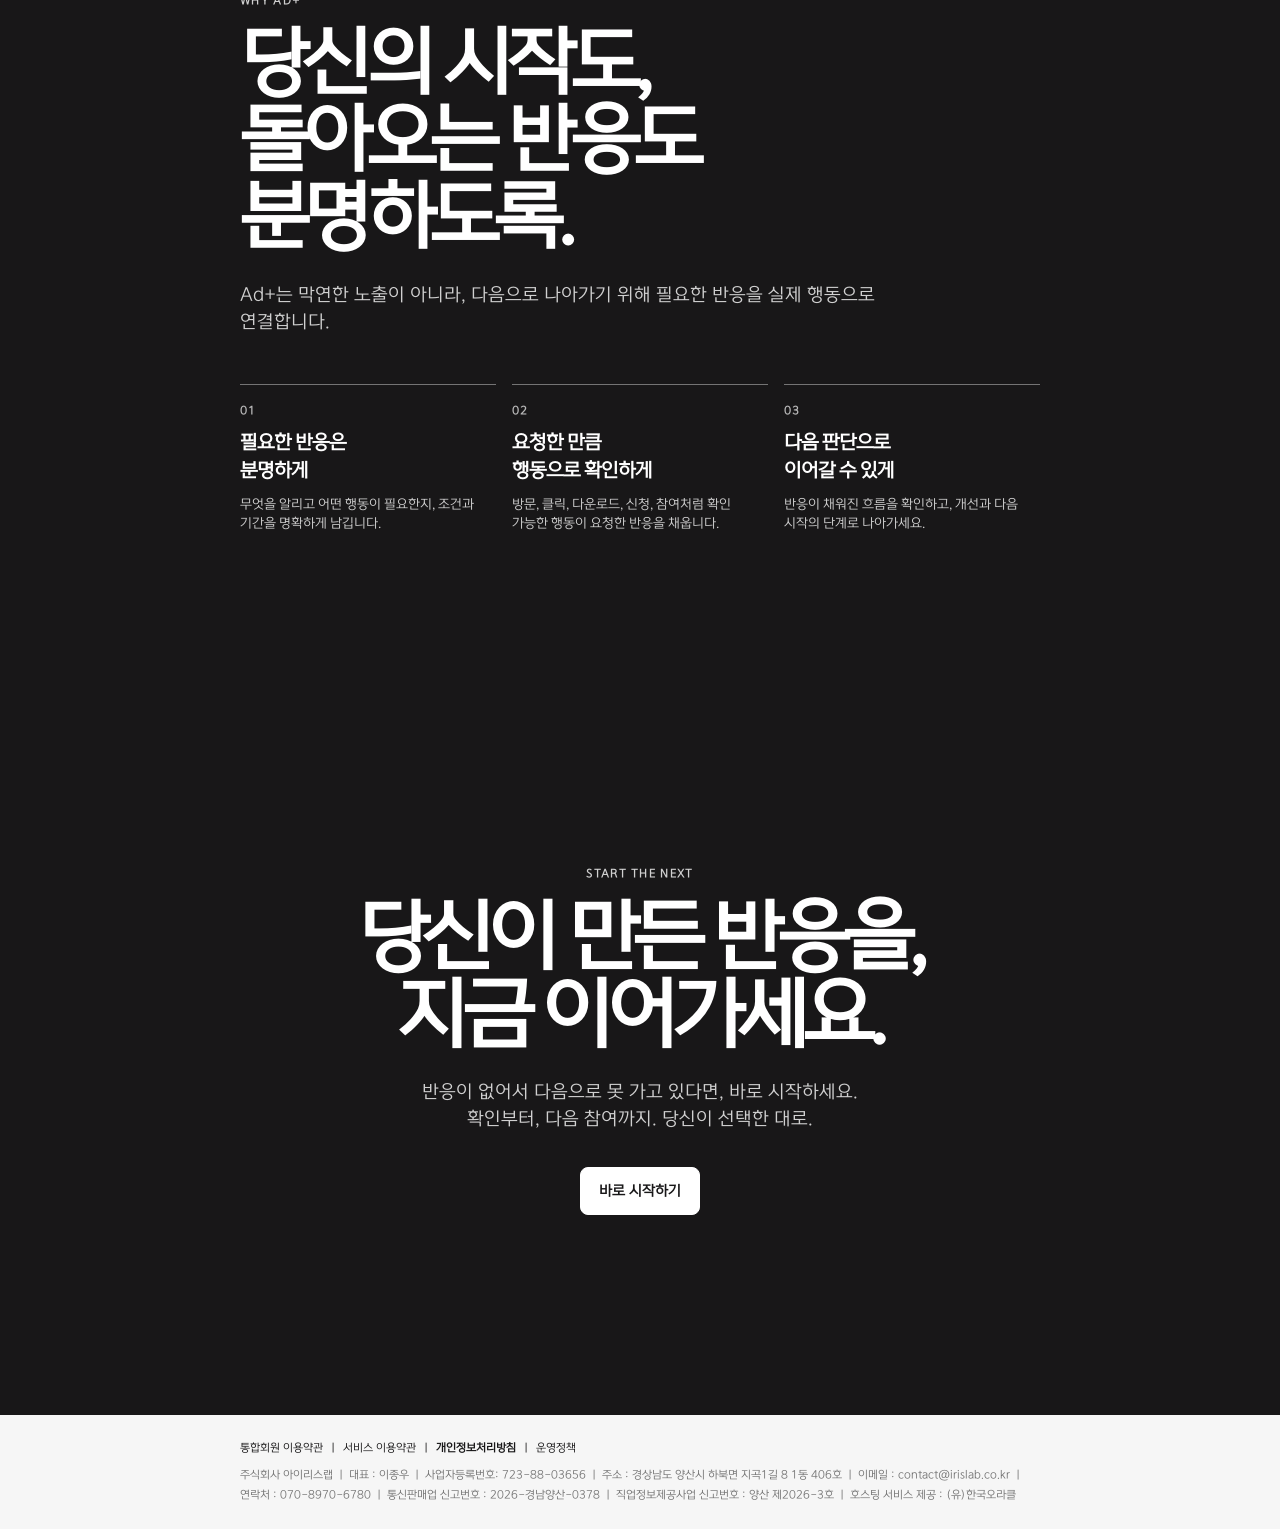
==== commit b9803618: "프로젝트구조수정및미사용코드제거" ====
--- a/ad.html
+++ b/ad.html
@@ -5,7 +5,15 @@
   <meta name="viewport" content="width=device-width, initial-scale=1.0" />
   <meta name="description" content="새로운 시작에 필요한 첫 반응을 실제 참여로 연결하는 틈틈 Ad+" />
   <title>Ad+ - 틈틈</title>
+  <link rel="icon" href="./favicon.png" />
   <link rel="stylesheet" href="./styles.css" />
+  <script async src="https://www.googletagmanager.com/gtag/js?id=G-MQ6H1KRG6H"></script>
+  <script>
+    window.dataLayer = window.dataLayer || [];
+    function gtag(){dataLayer.push(arguments);}
+    gtag('js', new Date());
+    gtag('config', 'G-MQ6H1KRG6H');
+  </script>
 </head>
 <body class="home-page ad-page">
   <div data-site-header data-cta-label="바로 시작하기" data-cta-href="#responses"></div>
--- a/styles.css
+++ b/styles.css
@@ -1,7 +1,7 @@
 @font-face { font-family: "ONE Mobile Title"; src: url("./assets/fonts/ONE-Mobile-Title.woff") format("woff"); font-display: swap; }
 @font-face { font-family: "ONE Mobile Body"; src: url("./assets/fonts/ONE-Mobile-Regular.woff") format("woff"); font-display: swap; }
 
-:root { --black: #111; --white: #fff; --gray: #686868; --soft: #f1f1ef; --line: #111; --ink: #181718; --canvas: #ffffff; --muted: #747474; --surface: #f6f6f6; --outline: #e5e5e5; --outline-strong: #d4d4d4; --max-width: 800px; --radius-button: 8px; --radius-card: 10px; }
+:root { --white: #fff; --ink: #181718; --canvas: #ffffff; --muted: #747474; --surface: #f6f6f6; --outline: #e5e5e5; --outline-strong: #d4d4d4; --max-width: 800px; --radius-button: 8px; --radius-card: 10px; }
 * { box-sizing: border-box; }
 html { scroll-behavior: smooth; }
 body { margin: 0; color: var(--ink); background: var(--surface); font-family: "ONE Mobile Body", -apple-system, BlinkMacSystemFont, "Apple SD Gothic Neo", "Noto Sans KR", sans-serif; line-height: 1.5; word-break: keep-all; }
@@ -17,22 +17,18 @@
 .button:hover, .button:focus-visible { color: var(--white); background: var(--ink); }
 .button.primary { color: var(--white); background: var(--ink); }
 .button.primary:hover, .button.primary:focus-visible { color: var(--ink); background: var(--white); }
-.button:focus-visible, .text-link:focus-visible, .nav a:focus-visible, .back-link:focus-visible { outline: 2px solid var(--ink); outline-offset: 4px; }
+.button:focus-visible, .text-link:focus-visible, .nav a:focus-visible { outline: 2px solid var(--ink); outline-offset: 4px; }
 .eyebrow, .section-label, .number { margin: 0; color: var(--muted); font-size: 11px; font-weight: 700; letter-spacing: .12em; text-transform: uppercase; }
-h1, h2, h3, .placeholder-copy strong { font-family: "ONE Mobile Body", -apple-system, BlinkMacSystemFont, "Apple SD Gothic Neo", sans-serif; letter-spacing: -.055em; }
+h1, h2, h3 { font-family: "ONE Mobile Body", -apple-system, BlinkMacSystemFont, "Apple SD Gothic Neo", sans-serif; letter-spacing: -.055em; }
 h1 { font-weight: 700; }
-h2, h3, .placeholder-copy strong { font-weight: 600; }
+h2, h3 { font-weight: 600; }
 .hero { min-height: calc(100svh - 72px); border-bottom: 0; }
 .hero-copy { display: flex; flex-direction: column; justify-content: center; background: var(--canvas); }
 h1 { max-width: 720px; margin: 18px 0 0; font-size: clamp(54px, 7.2vw, 104px); line-height: .96; }
 .lead { max-width: 520px; margin: 32px 0 0; color: #404040; font-size: clamp(17px, 1.5vw, 21px); line-height: 1.55; }
 .button-row { display: flex; flex-wrap: wrap; gap: 10px; margin-top: 34px; }
-.hero-visual, .visual-placeholder { position: relative; overflow: hidden; color: var(--white); border-radius: var(--radius-card); background: var(--ink); }
-.hero-visual::before, .visual-placeholder::before { position: absolute; inset: 11%; border: 1px solid rgba(255, 255, 255, .4); content: ""; }
-.hero-visual::after { position: absolute; right: -8%; bottom: -7%; width: 72%; aspect-ratio: 1; border: 1px solid rgba(255, 255, 255, .28); border-radius: 50%; content: ""; }
-.placeholder-copy { position: relative; z-index: 1; display: flex; height: 100%; min-height: 420px; flex-direction: column; justify-content: space-between; padding: 30px; }
-.placeholder-copy strong { max-width: 280px; font-size: clamp(25px, 3vw, 43px); line-height: 1; }
-.placeholder-copy span { max-width: 270px; color: #d4d4d4; font-size: 12px; line-height: 1.5; }
+.visual-placeholder { position: relative; overflow: hidden; color: var(--white); border-radius: var(--radius-card); background: var(--ink); }
+.visual-placeholder::before { position: absolute; inset: 11%; border: 1px solid rgba(255, 255, 255, .4); content: ""; }
 .section { padding: clamp(96px, 13vw, 180px) 0; border-bottom: 0; }
 .statement { display: grid; min-height: 60svh; place-items: center; color: var(--white); background: var(--ink); text-align: center; }
 .situation, .example, .request-card, .ad-entry-copy, .action { background: var(--canvas); }
@@ -49,7 +45,6 @@
 #situations .section-description { margin-inline: auto; }
 .situation-grid { display: grid; grid-template-columns: repeat(2, 1fr); gap: 16px; margin-top: 56px; text-align: left; }
 .performer-page .situation-grid { grid-template-columns: repeat(3, 1fr); }
-.examples { display: grid; grid-template-columns: repeat(2, 1fr); gap: 1px; overflow: hidden; border: 1px solid var(--outline-strong); border-radius: var(--radius-card); background: var(--outline-strong); }
 .situation { overflow: hidden; border: 1px solid var(--outline-strong); border-radius: var(--radius-card); }
 .situation-content { padding: 34px; }
 .situation .section-label { font-size: 10px; }
@@ -128,12 +123,6 @@
 .home-page .hero .button-row { justify-content: center; margin-top: 34px; }
 @keyframes hero-line-in { from { opacity: 0; transform: translateY(70px); } to { opacity: 1; transform: translateY(0); } }
 
-.header-right { display: flex; align-items: center; gap: 18px; }
-.back-link { color: #595959; font-size: 13px; font-weight: 700; text-decoration: none; }
-.back-link::before { margin-right: 7px; content: "←"; }
-.back-link:hover { color: var(--ink); }
-.ad-page .hero { display: grid; grid-template-columns: 1.05fr .95fr; min-height: calc(100svh - 65px); }
-.ad-page .hero-copy { display: flex; flex-direction: column; justify-content: center; padding: 12vh 7vw 12vh max(24px, calc((100vw - var(--max-width)) / 2)); }
 .ad-page .visual-placeholder::after { position: absolute; right: -12%; bottom: -16%; width: 76%; aspect-ratio: 1; border: 1px solid rgba(255, 255, 255, .28); border-radius: 50%; content: ""; }
 .actions { display: grid; grid-template-columns: repeat(2, 1fr); gap: 1px; margin-top: 56px; overflow: hidden; border: 1px solid var(--outline-strong); border-radius: var(--radius-card); background: var(--outline-strong); }
 .action { min-height: 270px; padding: 24px; }
@@ -141,10 +130,6 @@
 .action p { max-width: 330px; margin: 0; color: #404040; font-size: 15px; }
 .principle-layout { display: grid; grid-template-columns: .9fr 1.1fr; gap: 9vw; align-items: center; }
 .principle-layout .visual-placeholder { min-height: 590px; }
-.ad-page .principles { margin: 0; border-top-color: var(--outline-strong); }
-.ad-page .principles li { display: block; padding: 25px 0; border-bottom-color: var(--outline); }
-.ad-page .principles strong { display: block; }
-.ad-page .principles span { display: block; margin-top: 7px; color: #404040; }
 
 @media (max-width: 1020px) {
   .performer-page .situation-grid { grid-template-columns: repeat(2, 1fr); }
@@ -153,7 +138,7 @@
 @media (max-width: 760px) {
   .container { width: min(calc(100% - 32px), var(--max-width)); }
   .header-inner { min-height: 64px; }
-  .nav, .back-link { display: none; }
+  .nav { display: none; }
   .hero-copy { padding-inline: 16px; }
   .home-page .hero { min-height: calc(100svh - 64px); }
   .home-page .hero-copy { padding: 64px 16px; }
